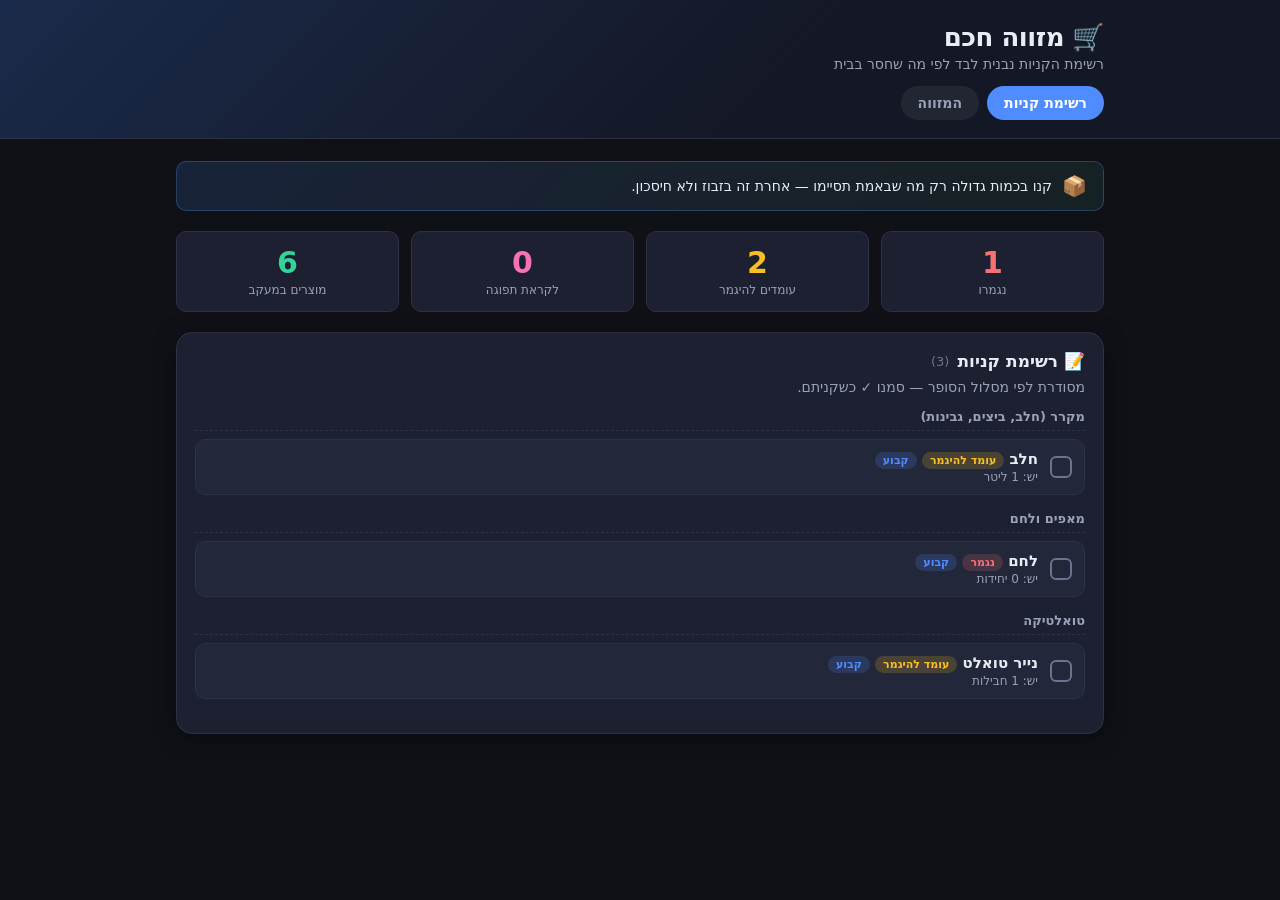
==== index.html @ b972f221 "feat: Smart Pantry MVP — inventory-aware shopping list with predictions Local-first (localStorage) a" ====
<!DOCTYPE html>
<html lang="he" dir="rtl">
<head>
  <meta charset="UTF-8" />
  <meta name="viewport" content="width=device-width, initial-scale=1.0" />
  <title>מזווה חכם — רשימת קניות</title>
  <link rel="stylesheet" href="shared-theme.css" />
</head>
<body>
  <header class="page-hero">
    <div class="wrap">
      <h1>🛒 מזווה חכם</h1>
      <p>רשימת הקניות נבנית לבד לפי מה שחסר בבית</p>
      <nav class="nav">
        <a href="index.html" class="active">רשימת קניות</a>
        <a href="pantry.html">המזווה</a>
      </nav>
    </div>
  </header>

  <main class="wrap">
    <div id="tip" class="tip"></div>

    <div class="kpis" id="kpis"></div>

    <div class="card">
      <h2>📝 רשימת קניות <span class="count" id="listCount"></span></h2>
      <p class="muted" style="margin:-6px 0 14px">מסודרת לפי מסלול הסופר — סמנו ✓ כשקניתם.</p>
      <div id="list"></div>
    </div>

    <div class="card" id="promoCard" style="display:none">
      <h2>🏷️ מבצעים על מה שצריך</h2>
      <div id="promos"></div>
    </div>
  </main>

  <div id="toast" class="toast"></div>

  <script src="app.js"></script>
  <script>
    const $ = (s) => document.querySelector(s);
    let toastTimer;
    function toast(msg) {
      const t = $('#toast');
      t.textContent = msg; t.classList.add('show');
      clearTimeout(toastTimer);
      toastTimer = setTimeout(() => t.classList.remove('show'), 1800);
    }

    function statusBadge(it) {
      const s = SP.status(it);
      if (s === 'out') return '<span class="badge out">נגמר</span>';
      if (s === 'low') return '<span class="badge low">עומד להיגמר</span>';
      return '';
    }

    function predictBadge(it) {
      const d = SP.predictedDaysLeft(it);
      if (d == null) return '';
      if (d <= 0) return '<span class="badge predict">צפוי שנגמר</span>';
      if (d <= 7) return `<span class="badge predict">צפוי להיגמר בעוד ~${d} ימים</span>`;
      return '';
    }

    function expiryBadge(it) {
      if (!SP.isExpiringSoon(it)) return '';
      const d = SP.daysToExpiry(it);
      const txt = d <= 0 ? 'פג תוקף' : `תפוגה בעוד ${d} ימים`;
      return `<span class="badge expiry">⏳ ${txt}</span>`;
    }

    function render() {
      const s = SP.summary();

      // KPIs
      $('#kpis').innerHTML = `
        <div class="kpi out"><div class="num">${s.out}</div><div class="lbl">נגמרו</div></div>
        <div class="kpi low"><div class="num">${s.low}</div><div class="lbl">עומדים להיגמר</div></div>
        <div class="kpi exp"><div class="num">${s.expiring}</div><div class="lbl">לקראת תפוגה</div></div>
        <div class="kpi ok"><div class="num">${s.total}</div><div class="lbl">מוצרים במעקב</div></div>`;

      // Tip
      const tip = SP.contextualTip();
      $('#tip').innerHTML = `<span class="emoji">${tip.emoji}</span><span>${tip.text}</span>`;

      // Shopping list grouped by store route
      const groups = SP.shoppingList();
      $('#listCount').textContent = s.neededCount ? `(${s.neededCount})` : '';
      if (!groups.length) {
        $('#list').innerHTML = '<div class="empty">הכול מלא 🎉 אין מה לקנות כרגע.</div>';
      } else {
        $('#list').innerHTML = groups.map((g) => `
          <div class="cat-group">
            <div class="cat-title">${g.category}</div>
            ${g.items.map((it) => `
              <div class="item-row">
                <button class="check" title="קניתי" data-buy="${it.id}"></button>
                <div class="item-main">
                  <div class="item-name">${escapeHtml(it.name)}
                    ${statusBadge(it)} ${it.isStaple ? '<span class="badge staple">קבוע</span>' : ''}
                    ${it.promo ? '<span class="badge promo">במבצע</span>' : ''}
                  </div>
                  <div class="item-meta">
                    <span>יש: ${fmtQty(it)}</span>
                    ${expiryBadge(it)} ${predictBadge(it)}
                  </div>
                </div>
              </div>`).join('')}
          </div>`).join('');
      }

      // Promos on needed items
      const promoItems = SP.getItems().filter((i) => i.promo && SP.isNeeded(i));
      if (promoItems.length) {
        $('#promoCard').style.display = '';
        $('#promos').innerHTML = promoItems.map((it) => `
          <div class="item-row">
            <div class="item-main">
              <div class="item-name">${escapeHtml(it.name)} <span class="badge promo">במבצע</span></div>
              <div class="item-meta">${it.lastPrice != null ? '₪' + it.lastPrice : ''}</div>
            </div>
          </div>`).join('');
      } else {
        $('#promoCard').style.display = 'none';
      }
    }

    function fmtQty(it) {
      return `${it.currentQty} ${it.unit}`;
    }
    function escapeHtml(s) {
      return String(s).replace(/[&<>"]/g, (c) => ({ '&': '&amp;', '<': '&lt;', '>': '&gt;', '"': '&quot;' }[c]));
    }

    document.addEventListener('click', (e) => {
      const buy = e.target.closest('[data-buy]');
      if (buy) {
        const it = SP.getItem(buy.dataset.buy);
        SP.markPurchased(buy.dataset.buy);
        toast(`✓ ${it ? it.name : 'מוצר'} סומן כנקנה`);
      }
    });

    SP.load();
    SP.onChange(render);
    render();
  </script>
  <script type="module" src="firebase-sync.js"></script>
</body>
</html>
---- shared-theme.css ----
/* ===== Smart Pantry — Shared Theme (RTL Hebrew) ===== */
:root {
  --bg: #0f1117;
  --bg-soft: #171a23;
  --card: #1c2030;
  --card-2: #222739;
  --border: #2c3145;
  --text: #e9ecf5;
  --text-dim: #9aa2b8;
  --text-faint: #6b7390;
  --accent: #4f8cff;
  --accent-2: #6ee7b7;
  --ok: #34d399;
  --low: #fbbf24;
  --out: #f87171;
  --promo: #f472b6;
  --shadow: 0 6px 24px rgba(0, 0, 0, 0.35);
  --radius: 16px;
  --radius-sm: 10px;
}

* { box-sizing: border-box; }

html, body {
  margin: 0;
  padding: 0;
  background: var(--bg);
  color: var(--text);
  font-family: "Segoe UI", "Heebo", system-ui, -apple-system, sans-serif;
  direction: rtl;
}

a { color: var(--accent); text-decoration: none; }

/* ---- Layout ---- */
.wrap { max-width: 960px; margin: 0 auto; padding: 0 16px 64px; }

.page-hero {
  background: linear-gradient(135deg, #1a2a4a 0%, #141826 60%);
  border-bottom: 1px solid var(--border);
  padding: 22px 0 18px;
  margin-bottom: 22px;
}
.page-hero .wrap { padding-bottom: 0; }
.page-hero h1 { margin: 0 0 4px; font-size: 26px; letter-spacing: -0.5px; }
.page-hero p { margin: 0; color: var(--text-dim); font-size: 14px; }

/* ---- Nav ---- */
.nav { display: flex; gap: 8px; margin-top: 14px; flex-wrap: wrap; }
.nav a {
  padding: 8px 16px; border-radius: 999px; font-size: 14px; font-weight: 600;
  background: rgba(255, 255, 255, 0.06); color: var(--text-dim);
  border: 1px solid transparent; transition: all .15s;
}
.nav a:hover { background: rgba(255, 255, 255, 0.1); color: var(--text); }
.nav a.active { background: var(--accent); color: #fff; }

/* ---- Cards ---- */
.card {
  background: var(--card); border: 1px solid var(--border);
  border-radius: var(--radius); padding: 18px; box-shadow: var(--shadow);
  margin-bottom: 18px;
}
.card h2 { margin: 0 0 14px; font-size: 17px; display: flex; align-items: center; gap: 8px; }
.card h2 .count { font-size: 13px; color: var(--text-faint); font-weight: 500; }

/* ---- KPI row ---- */
.kpis { display: grid; grid-template-columns: repeat(auto-fit, minmax(130px, 1fr)); gap: 12px; margin-bottom: 20px; }
.kpi {
  background: var(--card); border: 1px solid var(--border); border-radius: var(--radius-sm);
  padding: 14px 16px; text-align: center;
}
.kpi .num { font-size: 30px; font-weight: 700; line-height: 1.1; }
.kpi .lbl { font-size: 12px; color: var(--text-dim); margin-top: 4px; }
.kpi.out .num { color: var(--out); }
.kpi.low .num { color: var(--low); }
.kpi.exp .num { color: var(--promo); }
.kpi.ok .num { color: var(--ok); }

/* ---- Tip banner ---- */
.tip {
  background: linear-gradient(135deg, rgba(79, 140, 255, 0.15), rgba(110, 231, 183, 0.08));
  border: 1px solid rgba(79, 140, 255, 0.3); border-radius: var(--radius-sm);
  padding: 12px 16px; font-size: 14px; color: var(--text); margin-bottom: 20px;
  display: flex; gap: 10px; align-items: center;
}
.tip .emoji { font-size: 20px; }

/* ---- List items ---- */
.cat-group { margin-bottom: 16px; }
.cat-title {
  font-size: 13px; font-weight: 700; color: var(--text-dim);
  margin: 0 0 8px; padding-bottom: 6px; border-bottom: 1px dashed var(--border);
  display: flex; align-items: center; gap: 6px;
}
.item-row {
  display: flex; align-items: center; gap: 12px; padding: 10px 12px;
  background: var(--card-2); border: 1px solid var(--border); border-radius: var(--radius-sm);
  margin-bottom: 8px; transition: background .15s;
}
.item-row:hover { background: #262b40; }
.item-row .check {
  width: 22px; height: 22px; border-radius: 6px; border: 2px solid var(--text-faint);
  cursor: pointer; flex-shrink: 0; background: transparent; transition: all .15s;
}
.item-row .check:hover { border-color: var(--ok); }
.item-main { flex: 1; min-width: 0; }
.item-name { font-size: 15px; font-weight: 600; }
.item-meta { font-size: 12px; color: var(--text-dim); margin-top: 2px; display: flex; gap: 8px; flex-wrap: wrap; }
.item-qty { font-size: 13px; color: var(--text-faint); white-space: nowrap; }

/* ---- Badges ---- */
.badge { font-size: 11px; padding: 2px 8px; border-radius: 999px; font-weight: 600; white-space: nowrap; }
.badge.out { background: rgba(248, 113, 113, 0.18); color: var(--out); }
.badge.low { background: rgba(251, 191, 36, 0.18); color: var(--low); }
.badge.staple { background: rgba(79, 140, 255, 0.18); color: var(--accent); }
.badge.expiry { background: rgba(244, 114, 182, 0.18); color: var(--promo); }
.badge.promo { background: rgba(110, 231, 183, 0.18); color: var(--accent-2); }
.badge.predict { background: rgba(154, 162, 184, 0.15); color: var(--text-dim); }

/* ---- Forms / buttons ---- */
input, select, button { font-family: inherit; }
.field { display: flex; flex-direction: column; gap: 4px; }
.field label { font-size: 12px; color: var(--text-dim); }
input[type=text], input[type=number], input[type=date], select {
  background: var(--bg-soft); border: 1px solid var(--border); color: var(--text);
  border-radius: 8px; padding: 9px 11px; font-size: 14px; width: 100%;
}
input:focus, select:focus { outline: none; border-color: var(--accent); }
.btn {
  background: var(--accent); color: #fff; border: none; border-radius: 8px;
  padding: 9px 18px; font-size: 14px; font-weight: 600; cursor: pointer; transition: filter .15s;
}
.btn:hover { filter: brightness(1.1); }
.btn.ghost { background: rgba(255, 255, 255, 0.06); color: var(--text); }
.btn.danger { background: rgba(248, 113, 113, 0.15); color: var(--out); }
.btn.sm { padding: 5px 11px; font-size: 12px; }

.row { display: flex; gap: 10px; flex-wrap: wrap; align-items: flex-end; }
.row .field { flex: 1; min-width: 120px; }

.muted { color: var(--text-dim); font-size: 14px; }
.empty { text-align: center; color: var(--text-faint); padding: 28px 0; font-size: 14px; }

/* ---- Pantry toolbar ---- */
.toolbar { display: flex; gap: 10px; flex-wrap: wrap; margin-bottom: 16px; align-items: center; }
.toolbar input[type=text] { max-width: 240px; }
.chip-toggle {
  padding: 7px 14px; border-radius: 999px; font-size: 13px; cursor: pointer;
  background: rgba(255, 255, 255, 0.06); border: 1px solid var(--border); color: var(--text-dim);
}
.chip-toggle.on { background: var(--accent); color: #fff; border-color: var(--accent); }

.qty-ctrl { display: inline-flex; align-items: center; gap: 6px; }
.qty-ctrl button {
  width: 26px; height: 26px; border-radius: 6px; border: 1px solid var(--border);
  background: var(--card-2); color: var(--text); cursor: pointer; font-size: 16px; line-height: 1;
}
.qty-ctrl button:hover { background: #2c3147; }
.qty-ctrl .val { min-width: 30px; text-align: center; font-weight: 600; }

.toast {
  position: fixed; bottom: 20px; left: 50%; transform: translateX(-50%);
  background: var(--card-2); border: 1px solid var(--border); color: var(--text);
  padding: 12px 22px; border-radius: 999px; box-shadow: var(--shadow);
  font-size: 14px; opacity: 0; pointer-events: none; transition: opacity .25s; z-index: 50;
}
.toast.show { opacity: 1; }

@media (max-width: 560px) {
  .page-hero h1 { font-size: 22px; }
  .item-meta { font-size: 11px; }
}
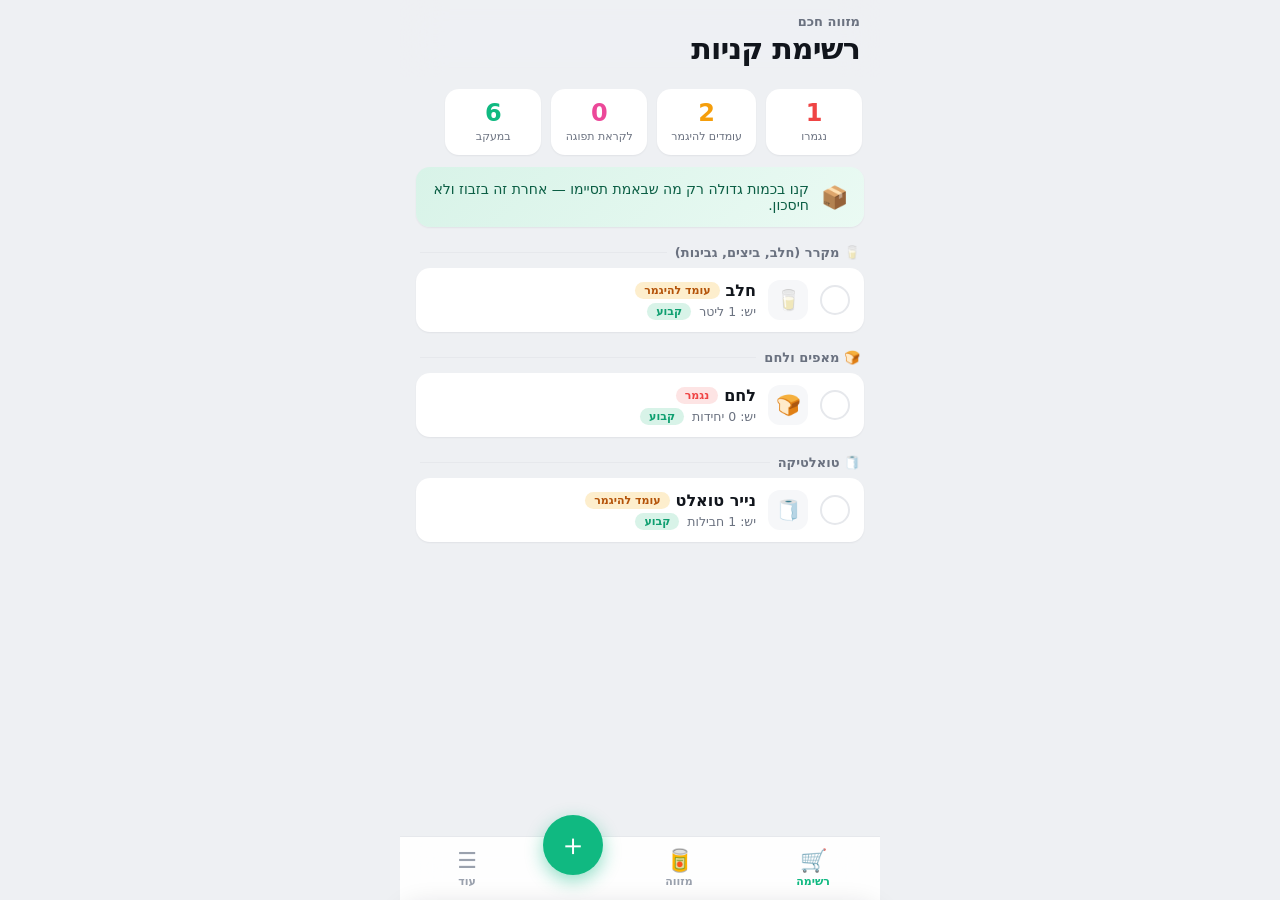
==== commit 486231ac: "feat: redesign as installable PWA with native mobile UI - Single-page app (index.html) with bottom t" ====
--- a/index.html
+++ b/index.html
@@ -2,150 +2,48 @@
 <html lang="he" dir="rtl">
 <head>
   <meta charset="UTF-8" />
-  <meta name="viewport" content="width=device-width, initial-scale=1.0" />
-  <title>מזווה חכם — רשימת קניות</title>
-  <link rel="stylesheet" href="shared-theme.css" />
+  <meta name="viewport" content="width=device-width, initial-scale=1.0, viewport-fit=cover, maximum-scale=1" />
+  <meta name="theme-color" content="#eef0f3" />
+  <meta name="apple-mobile-web-app-capable" content="yes" />
+  <meta name="apple-mobile-web-app-status-bar-style" content="default" />
+  <meta name="apple-mobile-web-app-title" content="מזווה חכם" />
+  <link rel="manifest" href="manifest.webmanifest" />
+  <link rel="apple-touch-icon" href="icon.svg" />
+  <title>מזווה חכם</title>
+  <link rel="stylesheet" href="styles.css" />
 </head>
 <body>
-  <header class="page-hero">
-    <div class="wrap">
-      <h1>🛒 מזווה חכם</h1>
-      <p>רשימת הקניות נבנית לבד לפי מה שחסר בבית</p>
-      <nav class="nav">
-        <a href="index.html" class="active">רשימת קניות</a>
-        <a href="pantry.html">המזווה</a>
-      </nav>
-    </div>
-  </header>
+  <div class="app">
+    <header class="app-header" id="header">
+      <div class="eyebrow" id="eyebrow">מזווה חכם</div>
+      <h1 id="title">רשימת קניות</h1>
+    </header>
 
-  <main class="wrap">
-    <div id="tip" class="tip"></div>
+    <main class="content" id="content">
+      <section class="view" id="view-list"></section>
+      <section class="view" id="view-pantry" hidden></section>
+      <section class="view" id="view-menu" hidden></section>
+    </main>
 
-    <div class="kpis" id="kpis"></div>
+    <nav class="tabbar">
+      <button class="tab active" data-tab="list"><span class="ico">🛒</span>רשימה</button>
+      <button class="tab" data-tab="pantry"><span class="ico">🥫</span>מזווה</button>
+      <div class="fab-slot"><button class="fab" id="fab" aria-label="הוסף מוצר">＋</button></div>
+      <button class="tab" data-tab="menu"><span class="ico">☰</span>עוד</button>
+    </nav>
+  </div>
 
-    <div class="card">
-      <h2>📝 רשימת קניות <span class="count" id="listCount"></span></h2>
-      <p class="muted" style="margin:-6px 0 14px">מסודרת לפי מסלול הסופר — סמנו ✓ כשקניתם.</p>
-      <div id="list"></div>
-    </div>
-
-    <div class="card" id="promoCard" style="display:none">
-      <h2>🏷️ מבצעים על מה שצריך</h2>
-      <div id="promos"></div>
-    </div>
-  </main>
-
-  <div id="toast" class="toast"></div>
+  <div class="sheet-backdrop" id="backdrop"></div>
+  <div class="sheet" id="sheet"></div>
+  <div class="toast" id="toast"></div>
 
   <script src="app.js"></script>
+  <script src="ui.js"></script>
+  <script type="module" src="firebase-sync.js"></script>
   <script>
-    const $ = (s) => document.querySelector(s);
-    let toastTimer;
-    function toast(msg) {
-      const t = $('#toast');
-      t.textContent = msg; t.classList.add('show');
-      clearTimeout(toastTimer);
-      toastTimer = setTimeout(() => t.classList.remove('show'), 1800);
+    if ('serviceWorker' in navigator) {
+      window.addEventListener('load', () => navigator.serviceWorker.register('sw.js').catch(() => {}));
     }
-
-    function statusBadge(it) {
-      const s = SP.status(it);
-      if (s === 'out') return '<span class="badge out">נגמר</span>';
-      if (s === 'low') return '<span class="badge low">עומד להיגמר</span>';
-      return '';
-    }
-
-    function predictBadge(it) {
-      const d = SP.predictedDaysLeft(it);
-      if (d == null) return '';
-      if (d <= 0) return '<span class="badge predict">צפוי שנגמר</span>';
-      if (d <= 7) return `<span class="badge predict">צפוי להיגמר בעוד ~${d} ימים</span>`;
-      return '';
-    }
-
-    function expiryBadge(it) {
-      if (!SP.isExpiringSoon(it)) return '';
-      const d = SP.daysToExpiry(it);
-      const txt = d <= 0 ? 'פג תוקף' : `תפוגה בעוד ${d} ימים`;
-      return `<span class="badge expiry">⏳ ${txt}</span>`;
-    }
-
-    function render() {
-      const s = SP.summary();
-
-      // KPIs
-      $('#kpis').innerHTML = `
-        <div class="kpi out"><div class="num">${s.out}</div><div class="lbl">נגמרו</div></div>
-        <div class="kpi low"><div class="num">${s.low}</div><div class="lbl">עומדים להיגמר</div></div>
-        <div class="kpi exp"><div class="num">${s.expiring}</div><div class="lbl">לקראת תפוגה</div></div>
-        <div class="kpi ok"><div class="num">${s.total}</div><div class="lbl">מוצרים במעקב</div></div>`;
-
-      // Tip
-      const tip = SP.contextualTip();
-      $('#tip').innerHTML = `<span class="emoji">${tip.emoji}</span><span>${tip.text}</span>`;
-
-      // Shopping list grouped by store route
-      const groups = SP.shoppingList();
-      $('#listCount').textContent = s.neededCount ? `(${s.neededCount})` : '';
-      if (!groups.length) {
-        $('#list').innerHTML = '<div class="empty">הכול מלא 🎉 אין מה לקנות כרגע.</div>';
-      } else {
-        $('#list').innerHTML = groups.map((g) => `
-          <div class="cat-group">
-            <div class="cat-title">${g.category}</div>
-            ${g.items.map((it) => `
-              <div class="item-row">
-                <button class="check" title="קניתי" data-buy="${it.id}"></button>
-                <div class="item-main">
-                  <div class="item-name">${escapeHtml(it.name)}
-                    ${statusBadge(it)} ${it.isStaple ? '<span class="badge staple">קבוע</span>' : ''}
-                    ${it.promo ? '<span class="badge promo">במבצע</span>' : ''}
-                  </div>
-                  <div class="item-meta">
-                    <span>יש: ${fmtQty(it)}</span>
-                    ${expiryBadge(it)} ${predictBadge(it)}
-                  </div>
-                </div>
-              </div>`).join('')}
-          </div>`).join('');
-      }
-
-      // Promos on needed items
-      const promoItems = SP.getItems().filter((i) => i.promo && SP.isNeeded(i));
-      if (promoItems.length) {
-        $('#promoCard').style.display = '';
-        $('#promos').innerHTML = promoItems.map((it) => `
-          <div class="item-row">
-            <div class="item-main">
-              <div class="item-name">${escapeHtml(it.name)} <span class="badge promo">במבצע</span></div>
-              <div class="item-meta">${it.lastPrice != null ? '₪' + it.lastPrice : ''}</div>
-            </div>
-          </div>`).join('');
-      } else {
-        $('#promoCard').style.display = 'none';
-      }
-    }
-
-    function fmtQty(it) {
-      return `${it.currentQty} ${it.unit}`;
-    }
-    function escapeHtml(s) {
-      return String(s).replace(/[&<>"]/g, (c) => ({ '&': '&amp;', '<': '&lt;', '>': '&gt;', '"': '&quot;' }[c]));
-    }
-
-    document.addEventListener('click', (e) => {
-      const buy = e.target.closest('[data-buy]');
-      if (buy) {
-        const it = SP.getItem(buy.dataset.buy);
-        SP.markPurchased(buy.dataset.buy);
-        toast(`✓ ${it ? it.name : 'מוצר'} סומן כנקנה`);
-      }
-    });
-
-    SP.load();
-    SP.onChange(render);
-    render();
   </script>
-  <script type="module" src="firebase-sync.js"></script>
 </body>
 </html>
--- a/styles.css
+++ b/styles.css
@@ -0,0 +1,259 @@
+/* ===== Smart Pantry — native-style mobile app theme (light, RTL) ===== */
+:root {
+  --bg: #eef0f3;
+  --surface: #ffffff;
+  --surface-2: #f6f7f9;
+  --border: #e6e8ec;
+  --text: #11151c;
+  --text-dim: #6b7280;
+  --text-faint: #9aa1ad;
+
+  --accent: #10b981;          /* single accent — fresh emerald */
+  --accent-press: #0e9f70;
+  --accent-soft: #d8f3e8;
+
+  --out: #ef4444;  --out-soft: #fde4e4;
+  --low: #f59e0b;  --low-soft: #fdeecd;
+  --ok: #10b981;
+  --expiry: #ec4899; --expiry-soft: #fbe0ee;
+  --promo: #14b8a6; --promo-soft: #d3f3ee;
+
+  --shadow-sm: 0 1px 2px rgba(16, 24, 40, 0.06);
+  --shadow: 0 2px 12px rgba(16, 24, 40, 0.08);
+  --shadow-lg: 0 8px 28px rgba(16, 24, 40, 0.16);
+
+  --r-lg: 20px; --r-md: 14px; --r-sm: 10px;
+  --tabbar-h: 64px;
+  --safe-b: env(safe-area-inset-bottom, 0px);
+}
+
+* { box-sizing: border-box; -webkit-tap-highlight-color: transparent; }
+html, body { margin: 0; padding: 0; height: 100%; }
+body {
+  background: var(--bg);
+  color: var(--text);
+  font-family: -apple-system, "SF Pro Text", "Segoe UI", "Heebo", system-ui, sans-serif;
+  direction: rtl;
+  overscroll-behavior-y: none;
+}
+button, input, select { font-family: inherit; }
+a { color: var(--accent); text-decoration: none; }
+
+/* ---- App shell: phone-sized frame, centered on desktop ---- */
+.app {
+  max-width: 480px;
+  margin: 0 auto;
+  min-height: 100%;
+  background: var(--bg);
+  position: relative;
+  display: flex;
+  flex-direction: column;
+}
+
+/* ---- Header (iOS large-title style) ---- */
+.app-header {
+  position: sticky; top: 0; z-index: 20;
+  background: rgba(238, 240, 243, 0.82);
+  backdrop-filter: saturate(180%) blur(20px);
+  -webkit-backdrop-filter: saturate(180%) blur(20px);
+  padding: 14px 20px 10px;
+  border-bottom: 1px solid transparent;
+  transition: border-color .2s;
+}
+.app-header.scrolled { border-color: var(--border); }
+.app-header .eyebrow { font-size: 13px; color: var(--text-dim); font-weight: 600; }
+.app-header h1 { margin: 2px 0 0; font-size: 30px; font-weight: 800; letter-spacing: -0.8px; }
+
+/* ---- Scroll area ---- */
+.content {
+  flex: 1;
+  padding: 8px 16px calc(var(--tabbar-h) + var(--safe-b) + 24px);
+  overflow-y: auto;
+}
+.view { animation: fade .22s ease; }
+@keyframes fade { from { opacity: 0; transform: translateY(6px); } to { opacity: 1; transform: none; } }
+[hidden] { display: none !important; }
+
+/* ---- KPI chips row ---- */
+.kpis { display: flex; gap: 10px; overflow-x: auto; padding: 4px 2px 12px; scrollbar-width: none; }
+.kpis::-webkit-scrollbar { display: none; }
+.kpi {
+  flex: 0 0 auto; min-width: 96px; background: var(--surface); border-radius: var(--r-md);
+  padding: 12px 14px; box-shadow: var(--shadow-sm); text-align: center;
+}
+.kpi .num { font-size: 24px; font-weight: 800; line-height: 1; }
+.kpi .lbl { font-size: 11px; color: var(--text-dim); margin-top: 5px; }
+.kpi.out .num { color: var(--out); }
+.kpi.low .num { color: var(--low); }
+.kpi.exp .num { color: var(--expiry); }
+.kpi.ok .num { color: var(--accent); }
+
+/* ---- Tip card ---- */
+.tip {
+  background: linear-gradient(135deg, var(--accent-soft), #eafaf3);
+  border-radius: var(--r-md); padding: 14px 16px; margin-bottom: 16px;
+  display: flex; gap: 12px; align-items: center; font-size: 14px; color: #0b5e44;
+  box-shadow: var(--shadow-sm);
+}
+.tip .emoji { font-size: 22px; }
+
+/* ---- Section header ---- */
+.section-title {
+  font-size: 13px; font-weight: 700; color: var(--text-dim);
+  margin: 18px 4px 8px; display: flex; align-items: center; gap: 8px;
+}
+.section-title .line { flex: 1; height: 1px; background: var(--border); }
+
+/* ---- Item card ---- */
+.items { display: flex; flex-direction: column; gap: 10px; }
+.item {
+  background: var(--surface); border-radius: var(--r-md); padding: 12px 14px;
+  box-shadow: var(--shadow-sm); display: flex; align-items: center; gap: 12px;
+  transition: transform .12s, box-shadow .12s;
+}
+.item:active { transform: scale(0.99); }
+.item .emoji-badge {
+  width: 40px; height: 40px; border-radius: 12px; background: var(--surface-2);
+  display: grid; place-items: center; font-size: 20px; flex-shrink: 0;
+}
+.item-main { flex: 1; min-width: 0; }
+.item-name { font-size: 16px; font-weight: 700; display: flex; align-items: center; gap: 6px; flex-wrap: wrap; }
+.item-sub { font-size: 12.5px; color: var(--text-dim); margin-top: 3px; display: flex; gap: 8px; flex-wrap: wrap; align-items: center; }
+
+/* check button (shopping list) */
+.check {
+  width: 30px; height: 30px; border-radius: 50%; border: 2px solid var(--border);
+  background: var(--surface); cursor: pointer; flex-shrink: 0; position: relative;
+  transition: all .15s;
+}
+.check:active { transform: scale(0.9); }
+.check.done { background: var(--accent); border-color: var(--accent); }
+.check.done::after { content: "✓"; color: #fff; position: absolute; inset: 0; display: grid; place-items: center; font-size: 16px; font-weight: 700; }
+
+/* ---- Badges ---- */
+.badge { font-size: 11px; padding: 2px 9px; border-radius: 999px; font-weight: 700; white-space: nowrap; }
+.badge.out { background: var(--out-soft); color: var(--out); }
+.badge.low { background: var(--low-soft); color: #b45309; }
+.badge.staple { background: var(--accent-soft); color: var(--accent-press); }
+.badge.expiry { background: var(--expiry-soft); color: var(--expiry); }
+.badge.promo { background: var(--promo-soft); color: #0f766e; }
+.badge.predict { background: var(--surface-2); color: var(--text-dim); }
+
+/* ---- Quantity stepper ---- */
+.stepper { display: inline-flex; align-items: center; gap: 0; background: var(--surface-2); border-radius: 999px; padding: 3px; }
+.stepper button {
+  width: 30px; height: 30px; border-radius: 50%; border: none; background: var(--surface);
+  color: var(--text); font-size: 18px; cursor: pointer; box-shadow: var(--shadow-sm); line-height: 1;
+}
+.stepper button:active { transform: scale(0.92); }
+.stepper .val { min-width: 34px; text-align: center; font-weight: 700; font-size: 15px; }
+
+/* ---- Buttons ---- */
+.btn {
+  background: var(--accent); color: #fff; border: none; border-radius: var(--r-sm);
+  padding: 13px 18px; font-size: 16px; font-weight: 700; cursor: pointer; width: 100%;
+  transition: background .15s, transform .1s;
+}
+.btn:active { transform: scale(0.98); background: var(--accent-press); }
+.btn.ghost { background: var(--surface-2); color: var(--text); }
+.btn.danger { background: var(--out-soft); color: var(--out); }
+.btn.sm { width: auto; padding: 8px 14px; font-size: 14px; }
+
+/* ---- Empty state ---- */
+.empty { text-align: center; color: var(--text-faint); padding: 48px 20px; }
+.empty .big { font-size: 48px; margin-bottom: 8px; }
+.empty .t { font-size: 16px; font-weight: 600; color: var(--text-dim); }
+
+/* ---- Toolbar (pantry) ---- */
+.search {
+  width: 100%; background: var(--surface); border: 1px solid var(--border); border-radius: 999px;
+  padding: 11px 16px; font-size: 15px; margin-bottom: 10px;
+}
+.search:focus { outline: none; border-color: var(--accent); }
+.filters { display: flex; gap: 8px; overflow-x: auto; padding-bottom: 8px; scrollbar-width: none; }
+.filters::-webkit-scrollbar { display: none; }
+.chip {
+  flex: 0 0 auto; padding: 7px 14px; border-radius: 999px; font-size: 13px; font-weight: 600;
+  background: var(--surface); border: 1px solid var(--border); color: var(--text-dim); cursor: pointer;
+}
+.chip.on { background: var(--accent); color: #fff; border-color: var(--accent); }
+
+/* ---- Bottom tab bar with center FAB ---- */
+.tabbar {
+  position: fixed; bottom: 0; left: 50%; transform: translateX(-50%);
+  width: 100%; max-width: 480px; height: calc(var(--tabbar-h) + var(--safe-b));
+  padding-bottom: var(--safe-b);
+  background: rgba(255, 255, 255, 0.9);
+  backdrop-filter: saturate(180%) blur(20px);
+  -webkit-backdrop-filter: saturate(180%) blur(20px);
+  border-top: 1px solid var(--border);
+  display: flex; align-items: stretch; z-index: 30;
+}
+.tab {
+  flex: 1; display: flex; flex-direction: column; align-items: center; justify-content: center;
+  gap: 3px; background: none; border: none; cursor: pointer; color: var(--text-faint); font-size: 11px;
+  font-weight: 600;
+}
+.tab .ico { font-size: 22px; line-height: 1; }
+.tab.active { color: var(--accent); }
+.fab-slot { flex: 0 0 78px; position: relative; }
+.fab {
+  position: absolute; top: -22px; left: 50%; transform: translateX(-50%);
+  width: 60px; height: 60px; border-radius: 50%; border: none; cursor: pointer;
+  background: var(--accent); color: #fff; font-size: 30px; line-height: 1;
+  box-shadow: 0 6px 18px rgba(16, 185, 129, 0.45); display: grid; place-items: center;
+  transition: transform .12s;
+}
+.fab:active { transform: translateX(-50%) scale(0.92); }
+
+/* ---- Bottom sheet (add / edit) ---- */
+.sheet-backdrop {
+  position: fixed; inset: 0; background: rgba(0, 0, 0, 0.4); z-index: 40;
+  opacity: 0; pointer-events: none; transition: opacity .25s;
+}
+.sheet-backdrop.open { opacity: 1; pointer-events: auto; }
+.sheet {
+  position: fixed; bottom: 0; left: 50%; transform: translateX(-50%) translateY(100%);
+  width: 100%; max-width: 480px; background: var(--surface);
+  border-radius: 22px 22px 0 0; z-index: 41; padding: 8px 20px calc(24px + var(--safe-b));
+  max-height: 90vh; overflow-y: auto; transition: transform .3s cubic-bezier(.32,.72,0,1);
+  box-shadow: var(--shadow-lg);
+}
+.sheet.open { transform: translateX(-50%) translateY(0); }
+.sheet .grabber { width: 40px; height: 5px; border-radius: 999px; background: var(--border); margin: 8px auto 14px; }
+.sheet h2 { margin: 0 0 16px; font-size: 22px; font-weight: 800; }
+
+/* ---- Form fields ---- */
+.field { margin-bottom: 14px; }
+.field label { display: block; font-size: 13px; color: var(--text-dim); margin-bottom: 6px; font-weight: 600; }
+.field input[type=text], .field input[type=number], .field input[type=date], .field select {
+  width: 100%; background: var(--surface-2); border: 1px solid var(--border); color: var(--text);
+  border-radius: var(--r-sm); padding: 13px 14px; font-size: 16px;
+}
+.field input:focus, .field select:focus { outline: none; border-color: var(--accent); background: var(--surface); }
+.field-row { display: flex; gap: 12px; }
+.field-row .field { flex: 1; }
+.switch-row { display: flex; align-items: center; justify-content: space-between; padding: 10px 0; }
+.switch-row span { font-size: 15px; font-weight: 600; }
+.switch input { width: 20px; height: 20px; accent-color: var(--accent); }
+
+/* ---- Toast ---- */
+.toast {
+  position: fixed; bottom: calc(var(--tabbar-h) + var(--safe-b) + 16px); left: 50%;
+  transform: translateX(-50%) translateY(10px);
+  background: #11151c; color: #fff; padding: 11px 20px; border-radius: 999px;
+  font-size: 14px; font-weight: 600; opacity: 0; pointer-events: none; transition: all .25s; z-index: 50;
+  box-shadow: var(--shadow-lg);
+}
+.toast.show { opacity: 1; transform: translateX(-50%) translateY(0); }
+
+/* ---- Install hint ---- */
+.install-hint {
+  background: var(--surface); border-radius: var(--r-md); padding: 14px 16px; margin-bottom: 14px;
+  box-shadow: var(--shadow-sm); display: flex; gap: 12px; align-items: center; font-size: 13.5px; color: var(--text-dim);
+}
+.menu-item {
+  background: var(--surface); border-radius: var(--r-md); padding: 16px; margin-bottom: 10px;
+  box-shadow: var(--shadow-sm); font-size: 15px;
+}
+.menu-item .h { font-weight: 700; margin-bottom: 4px; }
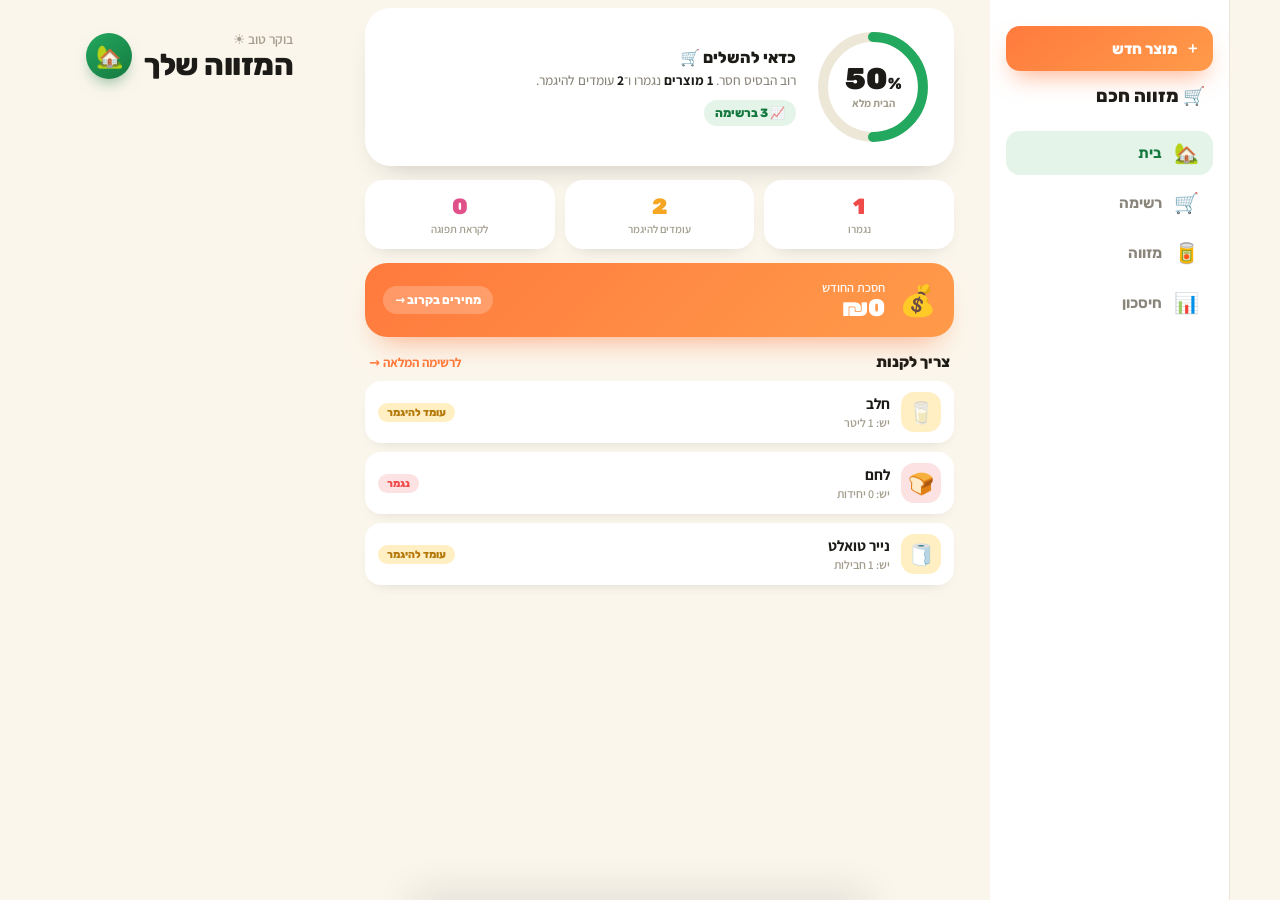
==== commit e9334357: "Premium warm redesign: home, insights, shopping mode, desktop & landing Implements the "Claude Desig" ====
--- a/index.html
+++ b/index.html
@@ -2,36 +2,49 @@
 <html lang="he" dir="rtl">
 <head>
   <meta charset="UTF-8" />
-  <meta name="viewport" content="width=device-width, initial-scale=1.0, viewport-fit=cover, maximum-scale=1" />
-  <meta name="theme-color" content="#eef0f3" />
+  <meta name="viewport" content="width=device-width, initial-scale=1, viewport-fit=cover" />
+  <meta name="theme-color" content="#FBF6EC" />
   <meta name="apple-mobile-web-app-capable" content="yes" />
   <meta name="apple-mobile-web-app-status-bar-style" content="default" />
   <meta name="apple-mobile-web-app-title" content="מזווה חכם" />
   <link rel="manifest" href="manifest.webmanifest" />
   <link rel="apple-touch-icon" href="icon.svg" />
   <title>מזווה חכם</title>
+  <link rel="preconnect" href="https://fonts.googleapis.com" />
+  <link rel="preconnect" href="https://fonts.gstatic.com" crossorigin />
+  <link href="https://fonts.googleapis.com/css2?family=Rubik:wght@400;500;600;700;800;900&family=Assistant:wght@400;500;600;700;800&display=swap" rel="stylesheet" />
   <link rel="stylesheet" href="styles.css" />
 </head>
 <body>
   <div class="app">
     <header class="app-header" id="header">
-      <div class="eyebrow" id="eyebrow">מזווה חכם</div>
-      <h1 id="title">רשימת קניות</h1>
+      <div class="header-row">
+        <div class="header-text">
+          <div class="eyebrow" id="eyebrow">מזווה חכם</div>
+          <h1 id="title">המזווה שלך</h1>
+        </div>
+        <button class="avatar" id="avatar" aria-label="הגדרות">🏡</button>
+      </div>
     </header>
 
     <main class="content" id="content">
-      <section class="view" id="view-list"></section>
+      <section class="view" id="view-home"></section>
+      <section class="view" id="view-list" hidden></section>
       <section class="view" id="view-pantry" hidden></section>
-      <section class="view" id="view-menu" hidden></section>
+      <section class="view" id="view-insights" hidden></section>
     </main>
 
     <nav class="tabbar">
-      <button class="tab active" data-tab="list"><span class="ico">🛒</span>רשימה</button>
+      <button class="tab active" data-tab="home"><span class="ico">🏡</span>בית</button>
+      <button class="tab" data-tab="list"><span class="ico">🛒</span>רשימה</button>
+      <div class="fab-slot"><button class="fab" id="fab" aria-label="הוסף מוצר">＋</button></div>
       <button class="tab" data-tab="pantry"><span class="ico">🥫</span>מזווה</button>
-      <div class="fab-slot"><button class="fab" id="fab" aria-label="הוסף מוצר">＋</button></div>
-      <button class="tab" data-tab="menu"><span class="ico">☰</span>עוד</button>
+      <button class="tab" data-tab="insights"><span class="ico">📊</span>חיסכון</button>
     </nav>
   </div>
+
+  <!-- Full-screen shopping mode (not a tab) -->
+  <div class="shopmode" id="shopmode" hidden></div>
 
   <div class="sheet-backdrop" id="backdrop"></div>
   <div class="sheet" id="sheet"></div>
--- a/styles.css
+++ b/styles.css
@@ -1,46 +1,71 @@
-/* ===== Smart Pantry — native-style mobile app theme (light, RTL) ===== */
+/* ===== Smart Pantry — premium warm native theme (light, RTL) ===== */
 :root {
-  --bg: #eef0f3;
-  --surface: #ffffff;
-  --surface-2: #f6f7f9;
-  --border: #e6e8ec;
-  --text: #11151c;
-  --text-dim: #6b7280;
-  --text-faint: #9aa1ad;
-
-  --accent: #10b981;          /* single accent — fresh emerald */
-  --accent-press: #0e9f70;
-  --accent-soft: #d8f3e8;
-
-  --out: #ef4444;  --out-soft: #fde4e4;
-  --low: #f59e0b;  --low-soft: #fdeecd;
-  --ok: #10b981;
-  --expiry: #ec4899; --expiry-soft: #fbe0ee;
-  --promo: #14b8a6; --promo-soft: #d3f3ee;
-
-  --shadow-sm: 0 1px 2px rgba(16, 24, 40, 0.06);
-  --shadow: 0 2px 12px rgba(16, 24, 40, 0.08);
-  --shadow-lg: 0 8px 28px rgba(16, 24, 40, 0.16);
-
-  --r-lg: 20px; --r-md: 14px; --r-sm: 10px;
-  --tabbar-h: 64px;
+  /* surfaces */
+  --bg: #FBF6EC;            /* warm cream app background */
+  --surface: #ffffff;       /* cards */
+  --surface-2: #F4EFE2;     /* sand — steppers, collected items, secondary */
+  --border: #ECE6D6;        /* hairlines / borders */
+
+  /* text */
+  --text: #1C1B17;          /* ink */
+  --text-dim: #8A857A;
+  --text-faint: #A39D8E;
+  --text-faint2: #BDB6A6;
+
+  /* leaf green — primary accent */
+  --accent: #23A85F;
+  --accent-deep: #15793F;
+  --accent-press: #1B8F4F;
+  --accent-soft: #E4F4E8;
+
+  /* citrus orange — playful pop */
+  --pop: #FF7A3D;
+  --pop-2: #FF9B4A;
+  --pop-soft: #FFE6D6;
+
+  /* sun yellow */
+  --sun: #FFC53D;
+  --sun-soft: #FFF3D6;
+
+  /* status */
+  --out: #EF4B4B;     --out-soft: #FCE2E2;
+  --low: #F5A623;     --low-text: #B4790A; --low-soft: #FFEFC2;
+  --expiry: #E0518A;  --expiry-soft: #FBE0EC;
+
+  /* shadows */
+  --shadow-xs: 0 6px 16px -12px rgba(28,27,23,.30);
+  --shadow-sm: 0 8px 20px -14px rgba(28,27,23,.30);
+  --shadow: 0 14px 30px -18px rgba(28,27,23,.30);
+  --shadow-lg: 0 24px 50px -20px rgba(28,27,23,.45);
+  --shadow-cta: 0 14px 26px -10px rgba(35,168,95,.55);
+  --shadow-pop: 0 12px 24px -8px rgba(255,122,61,.6);
+
+  --r-xl: 26px; --r-lg: 22px; --r-md: 16px; --r-sm: 14px;
+  --tabbar-h: 74px;
   --safe-b: env(safe-area-inset-bottom, 0px);
+
+  --font-head: 'Rubik', system-ui, sans-serif;
+  --font-body: 'Assistant', system-ui, sans-serif;
 }
 
 * { box-sizing: border-box; -webkit-tap-highlight-color: transparent; }
-html, body { margin: 0; padding: 0; height: 100%; }
+html, body { margin: 0; padding: 0; height: 100%; width: 100%; overflow-x: hidden; }
 body {
   background: var(--bg);
   color: var(--text);
-  font-family: -apple-system, "SF Pro Text", "Segoe UI", "Heebo", system-ui, sans-serif;
+  font-family: var(--font-body);
+  font-weight: 500;
   direction: rtl;
+  -webkit-font-smoothing: antialiased;
   overscroll-behavior-y: none;
 }
 button, input, select { font-family: inherit; }
-a { color: var(--accent); text-decoration: none; }
-
-/* ---- App shell: phone-sized frame, centered on desktop ---- */
+a { color: var(--pop); text-decoration: none; }
+h1, h2, h3 { font-family: var(--font-head); margin: 0; }
+
+/* ---------- app shell ---------- */
 .app {
+  width: 100%;
   max-width: 480px;
   margin: 0 auto;
   min-height: 100%;
@@ -50,210 +75,409 @@
   flex-direction: column;
 }
 
-/* ---- Header (iOS large-title style) ---- */
+/* ---------- header ---------- */
 .app-header {
   position: sticky; top: 0; z-index: 20;
-  background: rgba(238, 240, 243, 0.82);
-  backdrop-filter: saturate(180%) blur(20px);
-  -webkit-backdrop-filter: saturate(180%) blur(20px);
-  padding: 14px 20px 10px;
+  background: rgba(251, 246, 236, 0.86);
+  backdrop-filter: saturate(160%) blur(18px);
+  -webkit-backdrop-filter: saturate(160%) blur(18px);
+  padding: 14px 22px 10px;
+  transition: box-shadow .25s, border-color .25s;
   border-bottom: 1px solid transparent;
-  transition: border-color .2s;
-}
-.app-header.scrolled { border-color: var(--border); }
-.app-header .eyebrow { font-size: 13px; color: var(--text-dim); font-weight: 600; }
-.app-header h1 { margin: 2px 0 0; font-size: 30px; font-weight: 800; letter-spacing: -0.8px; }
-
-/* ---- Scroll area ---- */
-.content {
-  flex: 1;
-  padding: 8px 16px calc(var(--tabbar-h) + var(--safe-b) + 24px);
-  overflow-y: auto;
-}
-.view { animation: fade .22s ease; }
-@keyframes fade { from { opacity: 0; transform: translateY(6px); } to { opacity: 1; transform: none; } }
-[hidden] { display: none !important; }
-
-/* ---- KPI chips row ---- */
-.kpis { display: flex; gap: 10px; overflow-x: auto; padding: 4px 2px 12px; scrollbar-width: none; }
-.kpis::-webkit-scrollbar { display: none; }
-.kpi {
-  flex: 0 0 auto; min-width: 96px; background: var(--surface); border-radius: var(--r-md);
-  padding: 12px 14px; box-shadow: var(--shadow-sm); text-align: center;
-}
-.kpi .num { font-size: 24px; font-weight: 800; line-height: 1; }
-.kpi .lbl { font-size: 11px; color: var(--text-dim); margin-top: 5px; }
-.kpi.out .num { color: var(--out); }
-.kpi.low .num { color: var(--low); }
-.kpi.exp .num { color: var(--expiry); }
-.kpi.ok .num { color: var(--accent); }
-
-/* ---- Tip card ---- */
-.tip {
-  background: linear-gradient(135deg, var(--accent-soft), #eafaf3);
-  border-radius: var(--r-md); padding: 14px 16px; margin-bottom: 16px;
-  display: flex; gap: 12px; align-items: center; font-size: 14px; color: #0b5e44;
-  box-shadow: var(--shadow-sm);
-}
-.tip .emoji { font-size: 22px; }
-
-/* ---- Section header ---- */
-.section-title {
-  font-size: 13px; font-weight: 700; color: var(--text-dim);
-  margin: 18px 4px 8px; display: flex; align-items: center; gap: 8px;
-}
+}
+.app-header.scrolled { box-shadow: 0 6px 20px -16px rgba(28,27,23,.5); border-bottom-color: var(--border); }
+.header-row { display: flex; align-items: center; justify-content: space-between; gap: 12px; }
+.eyebrow { font: 600 13.5px var(--font-body); color: var(--text-faint); }
+#title { font: 800 25px/1.1 var(--font-head); letter-spacing: -.5px; color: var(--text); margin-top: 1px; }
+.avatar {
+  width: 46px; height: 46px; flex-shrink: 0; border: none; cursor: pointer;
+  border-radius: 50%; font-size: 22px; color: #fff;
+  background: linear-gradient(145deg, var(--accent), var(--accent-deep));
+  display: grid; place-items: center;
+  box-shadow: 0 8px 16px -6px rgba(21,121,63,.55);
+}
+.avatar:active { transform: scale(.94); }
+
+/* ---------- content & views ---------- */
+.content { flex: 1; overflow-y: auto; -webkit-overflow-scrolling: touch; padding: 6px 18px calc(var(--tabbar-h) + 26px + var(--safe-b)); }
+.view { display: block; }
+.view[hidden] { display: none; }
+
+/* ---------- section titles ---------- */
+.section-title { display: flex; align-items: center; gap: 8px; margin: 18px 4px 10px; }
+.section-title > span:not(.line) { font: 800 13px var(--font-head); color: var(--text-dim); white-space: nowrap; }
 .section-title .line { flex: 1; height: 1px; background: var(--border); }
 
-/* ---- Item card ---- */
-.items { display: flex; flex-direction: column; gap: 10px; }
+/* ---------- generic item card ---------- */
+.items { display: flex; flex-direction: column; gap: 9px; }
 .item {
-  background: var(--surface); border-radius: var(--r-md); padding: 12px 14px;
-  box-shadow: var(--shadow-sm); display: flex; align-items: center; gap: 12px;
-  transition: transform .12s, box-shadow .12s;
-}
-.item:active { transform: scale(0.99); }
-.item .emoji-badge {
-  width: 40px; height: 40px; border-radius: 12px; background: var(--surface-2);
-  display: grid; place-items: center; font-size: 20px; flex-shrink: 0;
-}
+  background: var(--surface); border-radius: var(--r-md);
+  padding: 11px 13px; display: flex; align-items: center; gap: 11px;
+  box-shadow: var(--shadow-xs);
+  animation: riseIn .45s ease both;
+}
+.item.collected { opacity: .6; }
+.emoji-badge {
+  width: 40px; height: 40px; flex-shrink: 0; border-radius: 13px;
+  display: grid; place-items: center; font-size: 21px; background: var(--surface-2);
+}
+.emoji-badge.out { background: var(--out-soft); }
+.emoji-badge.low { background: var(--low-soft); }
+.emoji-badge.expiry { background: var(--expiry-soft); }
+.emoji-badge.ok { background: var(--accent-soft); }
 .item-main { flex: 1; min-width: 0; }
-.item-name { font-size: 16px; font-weight: 700; display: flex; align-items: center; gap: 6px; flex-wrap: wrap; }
-.item-sub { font-size: 12.5px; color: var(--text-dim); margin-top: 3px; display: flex; gap: 8px; flex-wrap: wrap; align-items: center; }
-
-/* check button (shopping list) */
+.item-name { font: 700 15px var(--font-body); color: var(--text); display: flex; align-items: center; gap: 6px; flex-wrap: wrap; }
+.item-sub { font: 600 12px var(--font-body); color: var(--text-faint); margin-top: 2px; display: flex; align-items: center; gap: 6px; flex-wrap: wrap; }
+.item-sub .promo-price { color: var(--pop); font-weight: 800; }
+.item.collected .item-name { text-decoration: line-through; }
+
+/* ---------- badges ---------- */
+.badge { font: 800 10.5px var(--font-head); padding: 3px 9px; border-radius: 20px; white-space: nowrap; }
+.badge.out { background: var(--out-soft); color: var(--out); }
+.badge.low { background: var(--low-soft); color: var(--low-text); }
+.badge.predict { background: var(--surface-2); color: var(--text-dim); }
+.badge.expiry { background: var(--expiry-soft); color: var(--expiry); }
+.badge.staple { background: var(--accent-soft); color: var(--accent-deep); }
+.badge.promo { background: var(--pop-soft); color: var(--pop); }
+
+/* status pill pushed to the row end */
+.status-pill { margin-inline-start: auto; }
+
+/* ---------- check button (shopping list) ---------- */
 .check {
-  width: 30px; height: 30px; border-radius: 50%; border: 2px solid var(--border);
-  background: var(--surface); cursor: pointer; flex-shrink: 0; position: relative;
-  transition: all .15s;
-}
-.check:active { transform: scale(0.9); }
+  width: 28px; height: 28px; flex-shrink: 0; border-radius: 50%;
+  border: 2px solid #DDD6C4; background: transparent; cursor: pointer; padding: 0;
+  display: grid; place-items: center; transition: background .15s, border-color .15s;
+}
+.check::after { content: '✓'; color: #fff; font-size: 15px; font-weight: 800; opacity: 0; transform: scale(.4); transition: .15s; }
 .check.done { background: var(--accent); border-color: var(--accent); }
-.check.done::after { content: "✓"; color: #fff; position: absolute; inset: 0; display: grid; place-items: center; font-size: 16px; font-weight: 700; }
-
-/* ---- Badges ---- */
-.badge { font-size: 11px; padding: 2px 9px; border-radius: 999px; font-weight: 700; white-space: nowrap; }
-.badge.out { background: var(--out-soft); color: var(--out); }
-.badge.low { background: var(--low-soft); color: #b45309; }
-.badge.staple { background: var(--accent-soft); color: var(--accent-press); }
-.badge.expiry { background: var(--expiry-soft); color: var(--expiry); }
-.badge.promo { background: var(--promo-soft); color: #0f766e; }
-.badge.predict { background: var(--surface-2); color: var(--text-dim); }
-
-/* ---- Quantity stepper ---- */
-.stepper { display: inline-flex; align-items: center; gap: 0; background: var(--surface-2); border-radius: 999px; padding: 3px; }
+.check.done::after { opacity: 1; transform: scale(1); animation: checkPop .4s ease; }
+
+/* ---------- stepper (pantry) ---------- */
+.stepper { display: flex; align-items: center; gap: 3px; background: var(--surface-2); border-radius: 20px; padding: 4px; flex-shrink: 0; }
 .stepper button {
-  width: 30px; height: 30px; border-radius: 50%; border: none; background: var(--surface);
-  color: var(--text); font-size: 18px; cursor: pointer; box-shadow: var(--shadow-sm); line-height: 1;
-}
-.stepper button:active { transform: scale(0.92); }
-.stepper .val { min-width: 34px; text-align: center; font-weight: 700; font-size: 15px; }
-
-/* ---- Buttons ---- */
-.btn {
-  background: var(--accent); color: #fff; border: none; border-radius: var(--r-sm);
-  padding: 13px 18px; font-size: 16px; font-weight: 700; cursor: pointer; width: 100%;
-  transition: background .15s, transform .1s;
-}
-.btn:active { transform: scale(0.98); background: var(--accent-press); }
-.btn.ghost { background: var(--surface-2); color: var(--text); }
-.btn.danger { background: var(--out-soft); color: var(--out); }
-.btn.sm { width: auto; padding: 8px 14px; font-size: 14px; }
-
-/* ---- Empty state ---- */
-.empty { text-align: center; color: var(--text-faint); padding: 48px 20px; }
-.empty .big { font-size: 48px; margin-bottom: 8px; }
-.empty .t { font-size: 16px; font-weight: 600; color: var(--text-dim); }
-
-/* ---- Toolbar (pantry) ---- */
+  width: 30px; height: 30px; border: none; border-radius: 50%; background: #fff; cursor: pointer;
+  font-size: 18px; line-height: 1; color: var(--text); display: grid; place-items: center;
+  box-shadow: 0 2px 5px rgba(0,0,0,.08);
+}
+.stepper button:active { transform: scale(.9); }
+.stepper .val { min-width: 26px; text-align: center; font: 800 16px var(--font-head); }
+.stepper.is-out .val { color: var(--out); }
+
+/* ---------- search & chips ---------- */
 .search {
-  width: 100%; background: var(--surface); border: 1px solid var(--border); border-radius: 999px;
-  padding: 11px 16px; font-size: 15px; margin-bottom: 10px;
+  width: 100%; background: var(--surface); border: 1px solid var(--border);
+  border-radius: var(--r-md); padding: 12px 15px; font: 600 15px var(--font-body);
+  color: var(--text); box-shadow: var(--shadow-xs); margin-top: 6px;
 }
 .search:focus { outline: none; border-color: var(--accent); }
-.filters { display: flex; gap: 8px; overflow-x: auto; padding-bottom: 8px; scrollbar-width: none; }
+.search::placeholder { color: var(--text-faint2); }
+.filters { display: flex; gap: 8px; padding: 12px 0 2px; overflow-x: auto; scrollbar-width: none; }
 .filters::-webkit-scrollbar { display: none; }
 .chip {
-  flex: 0 0 auto; padding: 7px 14px; border-radius: 999px; font-size: 13px; font-weight: 600;
-  background: var(--surface); border: 1px solid var(--border); color: var(--text-dim); cursor: pointer;
-}
-.chip.on { background: var(--accent); color: #fff; border-color: var(--accent); }
-
-/* ---- Bottom tab bar with center FAB ---- */
+  flex: 0 0 auto; background: var(--surface); border: 1px solid var(--border);
+  color: var(--text-dim); font: 700 12.5px var(--font-head); padding: 8px 14px;
+  border-radius: 20px; cursor: pointer; white-space: nowrap;
+}
+.chip.on { background: var(--accent); border-color: var(--accent); color: #fff; }
+.chip.warn.on { background: var(--pop); border-color: var(--pop); }
+
+/* ---------- buttons ---------- */
+.btn {
+  width: 100%; border: none; cursor: pointer; background: var(--accent); color: #fff;
+  font: 800 17px var(--font-head); padding: 16px; border-radius: 18px; box-shadow: var(--shadow-cta);
+  display: flex; align-items: center; justify-content: center; gap: 10px;
+}
+.btn:active { transform: translateY(1px); }
+.btn.pop { background: var(--pop); box-shadow: var(--shadow-pop); }
+.btn.dark { background: var(--text); color: #fff; box-shadow: none; }
+.btn.danger { background: var(--out-soft); color: var(--out); box-shadow: none; }
+.btn.sm { font-size: 15px; padding: 12px; }
+.btn.ghost { background: var(--surface-2); color: var(--text); box-shadow: none; }
+
+/* ---------- empty states ---------- */
+.empty { text-align: center; padding: 60px 20px; }
+.empty .big { font-size: 54px; }
+.empty .t { font: 600 15px var(--font-body); color: var(--text-dim); margin-top: 10px; }
+
+/* =====================================================================
+   HOME view
+   ===================================================================== */
+.gauge-card {
+  background: var(--surface); border-radius: var(--r-xl); padding: 20px 22px; margin-top: 8px;
+  box-shadow: var(--shadow); display: flex; align-items: center; gap: 18px;
+  animation: riseIn .6s .05s both;
+}
+.gauge { position: relative; width: 118px; height: 118px; flex-shrink: 0; }
+.gauge svg { width: 118px; height: 118px; transform: rotate(-90deg); }
+.gauge .track { fill: none; stroke: #EDE7D7; stroke-width: 22; }
+.gauge .prog {
+  fill: none; stroke: var(--accent); stroke-width: 22; stroke-linecap: round;
+  stroke-dasharray: 691; stroke-dashoffset: 691;
+  animation: gaugeFill 1.6s cubic-bezier(.2,.8,.2,1) .3s forwards;
+}
+.gauge .center { position: absolute; inset: 0; display: flex; flex-direction: column; align-items: center; justify-content: center; }
+.gauge .pct { font: 900 30px var(--font-head); color: var(--text); line-height: 1; }
+.gauge .pct small { font-size: 16px; }
+.gauge .gl { font: 700 11px var(--font-body); color: var(--text-faint); margin-top: 2px; }
+.gauge-info .title { font: 800 16px var(--font-head); color: var(--text); }
+.gauge-info .desc { font: 500 13.5px/1.45 var(--font-body); color: var(--text-dim); margin-top: 4px; }
+.gauge-info .desc b { color: var(--text); }
+.gauge-info .trend { display: inline-flex; align-items: center; gap: 6px; margin-top: 10px; background: var(--accent-soft); color: var(--accent-deep); font: 800 12px var(--font-head); padding: 6px 11px; border-radius: 20px; }
+
+.stat-chips { display: flex; gap: 10px; margin-top: 14px; animation: riseIn .6s .12s both; }
+.stat-chip { flex: 1; background: var(--surface); border-radius: 18px; padding: 13px 12px; box-shadow: var(--shadow-sm); text-align: center; }
+.stat-chip .n { font: 900 22px var(--font-head); }
+.stat-chip .n.c-out { color: var(--out); }
+.stat-chip .n.c-low { color: var(--low); }
+.stat-chip .n.c-exp { color: var(--expiry); }
+.stat-chip .t { font: 600 11px var(--font-body); color: var(--text-faint); margin-top: 2px; }
+
+.savings-banner {
+  margin-top: 14px; background: linear-gradient(135deg, var(--pop), var(--pop-2));
+  border-radius: var(--r-lg); padding: 16px 18px; display: flex; align-items: center; gap: 14px;
+  box-shadow: 0 16px 30px -16px rgba(255,122,61,.7); color: #fff; cursor: pointer;
+  animation: riseIn .6s .18s both;
+}
+.savings-banner .ic { font-size: 30px; }
+.savings-banner .lbl { font: 600 12.5px var(--font-body); opacity: .92; }
+.savings-banner .amt { font: 900 24px var(--font-head); line-height: 1.05; }
+.savings-banner .go { margin-inline-start: auto; background: rgba(255,255,255,.22); color: #fff; font: 800 12px var(--font-head); padding: 7px 12px; border-radius: 14px; white-space: nowrap; }
+
+.row-head { margin-top: 16px; display: flex; align-items: center; justify-content: space-between; padding: 0 4px; }
+.row-head .h { font: 800 15px var(--font-head); color: var(--text); }
+.row-head .link { font: 700 13px var(--font-body); color: var(--pop); cursor: pointer; }
+
+/* =====================================================================
+   LIST view
+   ===================================================================== */
+.list-sub { font: 600 13.5px var(--font-body); color: var(--text-faint); margin: 4px 4px 0; }
+.list-head { display: flex; align-items: center; justify-content: space-between; margin: 2px 4px 0; }
+.list-head .count { font: 800 13px var(--font-head); color: var(--accent-deep); background: var(--accent-soft); padding: 5px 12px; border-radius: 20px; }
+.list-cta { margin: 12px 0 2px; }
+.tip {
+  display: flex; align-items: center; gap: 10px; background: var(--sun-soft);
+  border-radius: var(--r-md); padding: 12px 14px; margin-top: 12px;
+  font: 600 13px/1.45 var(--font-body); color: #7a5c12;
+}
+.tip .emoji { font-size: 20px; }
+
+/* =====================================================================
+   INSIGHTS view
+   ===================================================================== */
+.savings-hero {
+  position: relative; background: linear-gradient(150deg, var(--accent), var(--accent-deep));
+  border-radius: var(--r-xl); padding: 22px; overflow: hidden; color: #fff; margin-top: 8px;
+  box-shadow: 0 18px 34px -18px rgba(21,121,63,.7); animation: riseIn .6s .05s both;
+}
+.savings-hero .ghost { position: absolute; right: -20px; top: -20px; font-size: 120px; opacity: .12; }
+.savings-hero .lbl { font: 600 13px var(--font-body); opacity: .9; position: relative; }
+.savings-hero .amt { font: 900 46px var(--font-head); line-height: 1; margin-top: 4px; position: relative; }
+.savings-hero .amt small { font-size: 20px; opacity: .8; }
+.savings-hero .delta { display: inline-flex; align-items: center; gap: 6px; margin-top: 12px; background: rgba(255,255,255,.18); padding: 6px 12px; border-radius: 20px; font: 800 12px var(--font-head); position: relative; }
+
+.panel { background: var(--surface); border-radius: var(--r-lg); padding: 16px 18px; margin-top: 14px; box-shadow: var(--shadow-sm); animation: riseIn .6s .12s both; }
+.panel-head { display: flex; align-items: center; justify-content: space-between; margin-bottom: 14px; }
+.panel-head .h { font: 800 14px var(--font-head); color: var(--text); }
+.panel-head .s { font: 700 12px var(--font-body); color: var(--text-faint); }
+.barchart { display: flex; align-items: flex-end; justify-content: space-between; gap: 10px; height: 90px; }
+.barchart .col { flex: 1; display: flex; flex-direction: column; align-items: center; gap: 6px; }
+.barchart .bar { width: 100%; border-radius: 8px; background: var(--accent-soft); }
+.barchart .col.now .bar { background: var(--accent); }
+.barchart .m { font: 700 10px var(--font-head); color: var(--text-faint2); }
+.barchart .col.now .m { color: var(--accent-deep); font-weight: 800; }
+
+.promo-count { font: 800 12px var(--font-head); color: #fff; background: var(--pop); padding: 3px 9px; border-radius: 14px; }
+.promo-card .price { text-align: left; margin-inline-start: auto; }
+.promo-card .now { font: 800 16px var(--font-head); color: var(--pop); }
+.promo-card .was { font: 600 11px var(--font-body); color: var(--text-faint2); text-decoration: line-through; }
+
+/* =====================================================================
+   SETTINGS sheet content (re-uses .sheet)
+   ===================================================================== */
+.menu-item { background: var(--surface-2); border-radius: var(--r-md); padding: 13px 15px; margin-bottom: 10px; }
+.menu-item .h { font: 800 15px var(--font-head); color: var(--text); }
+.menu-item .item-sub { color: var(--text-dim); margin-top: 4px; }
+.install-hint { display: flex; align-items: center; gap: 10px; background: var(--accent-soft); color: var(--accent-deep); border-radius: var(--r-md); padding: 12px 14px; margin-bottom: 10px; font: 600 13px/1.4 var(--font-body); }
+.install-hint a { color: var(--accent-deep); font-weight: 800; text-decoration: underline; }
+
+/* =====================================================================
+   TABBAR + FAB
+   ===================================================================== */
 .tabbar {
   position: fixed; bottom: 0; left: 50%; transform: translateX(-50%);
   width: 100%; max-width: 480px; height: calc(var(--tabbar-h) + var(--safe-b));
   padding-bottom: var(--safe-b);
-  background: rgba(255, 255, 255, 0.9);
-  backdrop-filter: saturate(180%) blur(20px);
-  -webkit-backdrop-filter: saturate(180%) blur(20px);
+  background: rgba(255,255,255,.94); backdrop-filter: blur(16px); -webkit-backdrop-filter: blur(16px);
   border-top: 1px solid var(--border);
-  display: flex; align-items: stretch; z-index: 30;
+  display: flex; align-items: center; z-index: 30;
 }
 .tab {
-  flex: 1; display: flex; flex-direction: column; align-items: center; justify-content: center;
-  gap: 3px; background: none; border: none; cursor: pointer; color: var(--text-faint); font-size: 11px;
-  font-weight: 600;
-}
-.tab .ico { font-size: 22px; line-height: 1; }
+  flex: 1; background: none; border: none; cursor: pointer; color: var(--text-faint2);
+  display: flex; flex-direction: column; align-items: center; gap: 2px;
+  font: 700 10px var(--font-head); padding: 0;
+}
+.tab .ico { font-size: 21px; line-height: 1; }
 .tab.active { color: var(--accent); }
-.fab-slot { flex: 0 0 78px; position: relative; }
+.fab-slot { flex: 0 0 72px; position: relative; }
 .fab {
-  position: absolute; top: -22px; left: 50%; transform: translateX(-50%);
+  position: absolute; top: -26px; left: 50%; transform: translateX(-50%);
   width: 60px; height: 60px; border-radius: 50%; border: none; cursor: pointer;
-  background: var(--accent); color: #fff; font-size: 30px; line-height: 1;
-  box-shadow: 0 6px 18px rgba(16, 185, 129, 0.45); display: grid; place-items: center;
-  transition: transform .12s;
-}
-.fab:active { transform: translateX(-50%) scale(0.92); }
-
-/* ---- Bottom sheet (add / edit) ---- */
-.sheet-backdrop {
-  position: fixed; inset: 0; background: rgba(0, 0, 0, 0.4); z-index: 40;
-  opacity: 0; pointer-events: none; transition: opacity .25s;
-}
+  background: linear-gradient(145deg, var(--pop), var(--pop-2)); color: #fff; font-size: 30px;
+  box-shadow: var(--shadow-pop); display: grid; place-items: center;
+}
+.fab:active { transform: translateX(-50%) scale(.94); }
+
+/* =====================================================================
+   SHOPPING MODE (full-screen overlay)
+   ===================================================================== */
+.shopmode {
+  position: fixed; inset: 0; z-index: 60; background: var(--accent-deep);
+  display: flex; flex-direction: column; max-width: 480px; margin: 0 auto;
+  animation: sheetUp .3s ease;
+}
+.shopmode[hidden] { display: none; }
+.sm-header { padding: calc(14px + env(safe-area-inset-top,0px)) 24px 18px; color: #fff; }
+.sm-top { display: flex; align-items: center; justify-content: space-between; }
+.sm-close { background: none; border: none; color: #fff; font: 700 14px var(--font-body); opacity: .85; cursor: pointer; padding: 0; }
+.sm-store { font: 800 14px var(--font-head); background: rgba(255,255,255,.18); padding: 5px 12px; border-radius: 20px; }
+.sm-progress-num { font: 900 30px var(--font-head); margin-top: 14px; letter-spacing: -.5px; }
+.sm-bar { margin-top: 12px; height: 12px; border-radius: 20px; background: rgba(255,255,255,.2); overflow: hidden; }
+.sm-bar > i { display: block; height: 100%; border-radius: 20px; background: linear-gradient(90deg, var(--sun), var(--pop)); transform-origin: right; transition: width .4s cubic-bezier(.2,.8,.2,1); }
+.sm-sub { font: 600 13px var(--font-body); opacity: .85; margin-top: 8px; }
+.sm-list {
+  flex: 1; overflow-y: auto; background: var(--bg);
+  border-radius: 30px 30px 0 0; padding: 18px; display: flex; flex-direction: column; gap: 11px;
+}
+.sm-item {
+  background: var(--surface); border-radius: 18px; padding: 15px;
+  display: flex; align-items: center; gap: 14px; box-shadow: var(--shadow-sm);
+}
+.sm-item.done { background: var(--surface-2); box-shadow: none; }
+.sm-check {
+  width: 38px; height: 38px; flex-shrink: 0; border-radius: 50%; border: 3px solid #DDD6C4;
+  background: transparent; cursor: pointer; padding: 0; display: grid; place-items: center;
+}
+.sm-check::after { content: '✓'; color: #fff; font-size: 21px; font-weight: 800; opacity: 0; transform: scale(0); }
+.sm-item.done .sm-check { background: var(--accent); border-color: var(--accent); }
+.sm-item.done .sm-check::after { opacity: 1; transform: scale(1); animation: checkPop .4s ease; }
+.sm-emoji { width: 46px; height: 46px; flex-shrink: 0; border-radius: 14px; display: grid; place-items: center; font-size: 25px; background: var(--surface-2); }
+.sm-item.done .sm-emoji { background: #fff; opacity: .6; }
+.sm-main { flex: 1; min-width: 0; }
+.sm-name { font: 800 18px var(--font-body); color: var(--text); }
+.sm-meta { font: 600 13px var(--font-body); color: var(--text-faint); }
+.sm-item.done .sm-name { color: var(--text-faint2); text-decoration: line-through; }
+.sm-item.done .sm-meta { color: #cfc8b6; }
+.sm-price { font: 800 15px var(--font-head); color: var(--text); white-space: nowrap; margin-inline-start: auto; }
+.sm-price.promo { color: #fff; background: var(--pop); padding: 5px 9px; border-radius: 12px; font-size: 13px; }
+.sm-item.done .sm-price { color: var(--text-faint2); text-decoration: line-through; background: none; padding: 0; }
+.sm-finish { margin-top: auto; padding-top: 6px; }
+.sm-celebrate { text-align: center; padding: 20px 10px 6px; }
+.sm-celebrate .em { font-size: 46px; }
+.sm-celebrate .h { font: 900 22px var(--font-head); color: var(--accent-deep); margin-top: 6px; }
+.sm-celebrate .s { font: 600 14px var(--font-body); color: var(--text-dim); margin-top: 4px; }
+
+/* confetti */
+.confetti { position: fixed; inset: 0; max-width: 480px; margin: 0 auto; pointer-events: none; overflow: hidden; z-index: 62; }
+.confetti i { position: absolute; top: -20px; display: block; }
+.confetti i.r { width: 9px; height: 14px; border-radius: 2px; }
+.confetti i.c { width: 8px; height: 8px; border-radius: 50%; }
+
+/* =====================================================================
+   SHEETS (bottom sheet) + toast
+   ===================================================================== */
+.sheet-backdrop { position: fixed; inset: 0; background: rgba(28,27,23,.45); opacity: 0; pointer-events: none; transition: opacity .25s; z-index: 70; }
 .sheet-backdrop.open { opacity: 1; pointer-events: auto; }
 .sheet {
-  position: fixed; bottom: 0; left: 50%; transform: translateX(-50%) translateY(100%);
+  position: fixed; left: 50%; bottom: 0; transform: translate(-50%, 100%);
   width: 100%; max-width: 480px; background: var(--surface);
-  border-radius: 22px 22px 0 0; z-index: 41; padding: 8px 20px calc(24px + var(--safe-b));
-  max-height: 90vh; overflow-y: auto; transition: transform .3s cubic-bezier(.32,.72,0,1);
-  box-shadow: var(--shadow-lg);
-}
-.sheet.open { transform: translateX(-50%) translateY(0); }
-.sheet .grabber { width: 40px; height: 5px; border-radius: 999px; background: var(--border); margin: 8px auto 14px; }
-.sheet h2 { margin: 0 0 16px; font-size: 22px; font-weight: 800; }
-
-/* ---- Form fields ---- */
-.field { margin-bottom: 14px; }
-.field label { display: block; font-size: 13px; color: var(--text-dim); margin-bottom: 6px; font-weight: 600; }
-.field input[type=text], .field input[type=number], .field input[type=date], .field select {
-  width: 100%; background: var(--surface-2); border: 1px solid var(--border); color: var(--text);
-  border-radius: var(--r-sm); padding: 13px 14px; font-size: 16px;
-}
-.field input:focus, .field select:focus { outline: none; border-color: var(--accent); background: var(--surface); }
-.field-row { display: flex; gap: 12px; }
+  border-radius: 26px 26px 0 0; padding: 10px 22px calc(26px + var(--safe-b));
+  box-shadow: 0 -10px 40px -12px rgba(28,27,23,.3); z-index: 71;
+  transition: transform .32s cubic-bezier(.2,.8,.2,1); max-height: 92vh; overflow-y: auto;
+}
+.sheet.open { transform: translate(-50%, 0); }
+.sheet .grabber { width: 40px; height: 5px; border-radius: 3px; background: var(--border); margin: 0 auto 14px; }
+.sheet h2 { font: 800 21px var(--font-head); margin-bottom: 14px; }
+.field { margin-bottom: 12px; }
+.field label { display: block; font: 700 12.5px var(--font-body); color: var(--text-dim); margin-bottom: 5px; }
+.field input, .field select {
+  width: 100%; border: 1px solid var(--border); background: var(--bg); border-radius: var(--r-sm);
+  padding: 12px 13px; font: 600 15px var(--font-body); color: var(--text);
+}
+.field input:focus, .field select:focus { outline: none; border-color: var(--accent); }
+.field-row { display: flex; gap: 10px; }
 .field-row .field { flex: 1; }
-.switch-row { display: flex; align-items: center; justify-content: space-between; padding: 10px 0; }
-.switch-row span { font-size: 15px; font-weight: 600; }
-.switch input { width: 20px; height: 20px; accent-color: var(--accent); }
-
-/* ---- Toast ---- */
+.switch-row { display: flex; align-items: center; justify-content: space-between; gap: 10px; padding: 6px 0 14px; font: 600 14px var(--font-body); color: var(--text); }
+.switch { position: relative; width: 46px; height: 28px; flex-shrink: 0; }
+.switch input { opacity: 0; width: 0; height: 0; }
+.switch::after { content: ''; position: absolute; inset: 0; background: var(--border); border-radius: 20px; transition: .2s; }
+.switch::before { content: ''; position: absolute; top: 3px; right: 3px; width: 22px; height: 22px; background: #fff; border-radius: 50%; transition: .2s; z-index: 1; box-shadow: 0 1px 3px rgba(0,0,0,.2); }
+.switch:has(input:checked)::after { background: var(--accent); }
+.switch:has(input:checked)::before { transform: translateX(-18px); }
+.sheet .btn { margin-top: 6px; }
+
 .toast {
-  position: fixed; bottom: calc(var(--tabbar-h) + var(--safe-b) + 16px); left: 50%;
-  transform: translateX(-50%) translateY(10px);
-  background: #11151c; color: #fff; padding: 11px 20px; border-radius: 999px;
-  font-size: 14px; font-weight: 600; opacity: 0; pointer-events: none; transition: all .25s; z-index: 50;
-  box-shadow: var(--shadow-lg);
+  position: fixed; bottom: calc(var(--tabbar-h) + 20px + var(--safe-b)); left: 50%; transform: translateX(-50%) translateY(20px);
+  background: var(--text); color: #fff; font: 700 14px var(--font-body); padding: 12px 20px;
+  border-radius: 16px; opacity: 0; pointer-events: none; transition: .25s; z-index: 80; box-shadow: var(--shadow-lg);
+  white-space: nowrap; max-width: 90vw;
 }
 .toast.show { opacity: 1; transform: translateX(-50%) translateY(0); }
 
-/* ---- Install hint ---- */
-.install-hint {
-  background: var(--surface); border-radius: var(--r-md); padding: 14px 16px; margin-bottom: 14px;
-  box-shadow: var(--shadow-sm); display: flex; gap: 12px; align-items: center; font-size: 13.5px; color: var(--text-dim);
-}
-.menu-item {
-  background: var(--surface); border-radius: var(--r-md); padding: 16px; margin-bottom: 10px;
-  box-shadow: var(--shadow-sm); font-size: 15px;
-}
-.menu-item .h { font-weight: 700; margin-bottom: 4px; }
+/* =====================================================================
+   KEYFRAMES
+   ===================================================================== */
+@keyframes floaty { 0%,100% { transform: translateY(0) rotate(var(--r,0deg)); } 50% { transform: translateY(-10px) rotate(var(--r,0deg)); } }
+@keyframes pop { 0% { transform: scale(.4); opacity: 0; } 65% { transform: scale(1.12); } 100% { transform: scale(1); opacity: 1; } }
+@keyframes gaugeFill { from { stroke-dashoffset: 691; } to { stroke-dashoffset: var(--dash, 152); } }
+@keyframes barGrow { from { transform: scaleX(0); } to { transform: scaleX(1); } }
+@keyframes confettiFall { 0% { transform: translateY(-30px) rotate(0); opacity: 0; } 12% { opacity: 1; } 100% { transform: translateY(560px) rotate(680deg); opacity: 0; } }
+@keyframes checkPop { 0% { transform: scale(0); } 70% { transform: scale(1.25); } 100% { transform: scale(1); } }
+@keyframes pulseRing { 0% { box-shadow: 0 0 0 0 rgba(255,122,61,.5); } 70% { box-shadow: 0 0 0 16px rgba(255,122,61,0); } 100% { box-shadow: 0 0 0 0 rgba(255,122,61,0); } }
+@keyframes riseIn { from { transform: translateY(18px); opacity: 0; } to { transform: translateY(0); opacity: 1; } }
+@keyframes sheetUp { from { transform: translateY(40px); opacity: .6; } to { transform: translateY(0); opacity: 1; } }
+
+@media (prefers-reduced-motion: reduce) {
+  *, *::before, *::after { animation-duration: .001s !important; }
+}
+
+/* =====================================================================
+   DESKTOP — same PWA, sidebar nav + wider canvas (>=1024px)
+   ===================================================================== */
+@media (min-width: 1024px) {
+  .app { max-width: 1180px; flex-direction: row-reverse; min-height: 100vh; }
+
+  /* header becomes a topbar inside the main column */
+  .app-header { position: static; background: transparent; backdrop-filter: none; -webkit-backdrop-filter: none; border: none; padding: 30px 36px 16px; }
+  #title { font-size: 30px; }
+
+  .content { flex: 1; padding: 0 36px 40px; height: 100vh; overflow-y: auto; }
+
+  /* tabbar -> right-side vertical sidebar */
+  .tabbar {
+    position: sticky; top: 0; left: auto; transform: none; flex-direction: column;
+    width: 240px; max-width: 240px; height: 100vh; align-items: stretch; justify-content: flex-start;
+    gap: 6px; padding: 26px 16px; background: var(--surface); border-top: none;
+    border-inline-start: 1px solid var(--border); box-shadow: none;
+  }
+  .tabbar::before {
+    content: '🛒  מזווה חכם'; display: block; font: 800 18px var(--font-head); color: var(--text);
+    padding: 0 8px 18px; white-space: nowrap;
+  }
+  .tab {
+    flex: 0 0 auto; flex-direction: row; justify-content: flex-start; gap: 12px;
+    font: 700 15px var(--font-head); color: var(--text-dim); padding: 12px 14px; border-radius: 14px;
+  }
+  .tab .ico { font-size: 20px; }
+  .tab.active { color: var(--accent-deep); background: var(--accent-soft); }
+  .fab-slot { order: -1; flex: 0 0 auto; height: auto; margin-bottom: 8px; }
+  .fab {
+    position: static; transform: none; width: 100%; height: auto; border-radius: 14px;
+    font: 800 15px var(--font-head); padding: 13px; display: flex; gap: 8px; box-shadow: var(--shadow-pop);
+  }
+  .fab::after { content: 'מוצר חדש'; font-size: 15px; }
+  .fab:active { transform: scale(.98); }
+
+  /* roomier cards on wide screens */
+  .view, .stat-chips, .gauge-card { max-width: 840px; }
+}
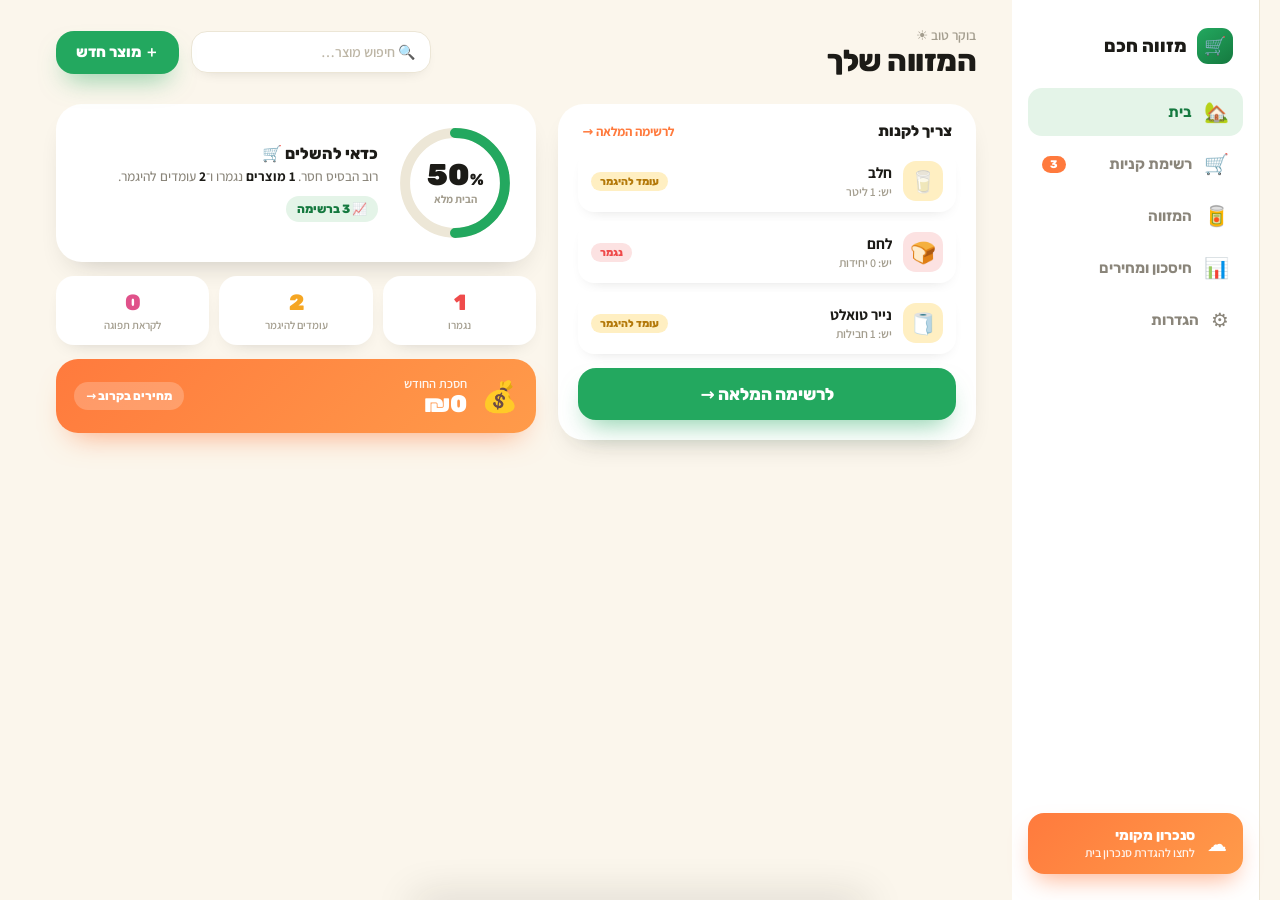
==== commit 9e2eb083: "Desktop: faithful sidebar + 2-col home grid per design handoff Aligns the >=1024px layout to the Cla" ====
--- a/index.html
+++ b/index.html
@@ -23,6 +23,10 @@
           <div class="eyebrow" id="eyebrow">מזווה חכם</div>
           <h1 id="title">המזווה שלך</h1>
         </div>
+        <div class="topbar-tools">
+          <input class="topbar-search" id="topSearch" type="text" placeholder="🔍 חיפוש מוצר…" aria-label="חיפוש מוצר" />
+          <button class="btn topbar-add" id="topAdd">＋ מוצר חדש</button>
+        </div>
         <button class="avatar" id="avatar" aria-label="הגדרות">🏡</button>
       </div>
     </header>
@@ -41,6 +45,22 @@
       <button class="tab" data-tab="pantry"><span class="ico">🥫</span>מזווה</button>
       <button class="tab" data-tab="insights"><span class="ico">📊</span>חיסכון</button>
     </nav>
+
+    <!-- Desktop-only sidebar (hidden < 1024px) -->
+    <aside class="sidebar" id="sidebar" aria-label="ניווט">
+      <div class="sidebar-brand"><span class="sb-logo">🛒</span><span>מזווה חכם</span></div>
+      <nav class="sidebar-nav">
+        <button class="snav active" data-tab="home"><span class="ico">🏡</span><span class="lbl">בית</span></button>
+        <button class="snav" data-tab="list"><span class="ico">🛒</span><span class="lbl">רשימת קניות</span><span class="snav-badge" id="snavListBadge" hidden></span></button>
+        <button class="snav" data-tab="pantry"><span class="ico">🥫</span><span class="lbl">המזווה</span></button>
+        <button class="snav" data-tab="insights"><span class="ico">📊</span><span class="lbl">חיסכון ומחירים</span></button>
+        <button class="snav" data-settings><span class="ico">⚙️</span><span class="lbl">הגדרות</span></button>
+      </nav>
+      <button class="sidebar-sync" id="sidebarSync" data-settings>
+        <span class="ss-ic">☁️</span>
+        <span class="ss-txt"><span class="ss-h" id="syncTitle">סנכרון מקומי</span><span class="ss-s" id="syncSub">לחצו להגדרת סנכרון בית</span></span>
+      </button>
+    </aside>
   </div>
 
   <!-- Full-screen shopping mode (not a tab) -->
--- a/styles.css
+++ b/styles.css
@@ -442,42 +442,90 @@
 }
 
 /* =====================================================================
-   DESKTOP — same PWA, sidebar nav + wider canvas (>=1024px)
-   ===================================================================== */
+   DESKTOP — same PWA, real sidebar nav + 2-col canvas (>=1024px)
+   ===================================================================== */
+/* mobile defaults: desktop chrome hidden, home wrappers are transparent */
+.topbar-tools { display: none; }
+.sidebar { display: none; }
+.home-grid, .home-main, .home-side { display: contents; }
+.home-side-cta { display: none; }
+
 @media (min-width: 1024px) {
-  .app { max-width: 1180px; flex-direction: row-reverse; min-height: 100vh; }
-
-  /* header becomes a topbar inside the main column */
-  .app-header { position: static; background: transparent; backdrop-filter: none; -webkit-backdrop-filter: none; border: none; padding: 30px 36px 16px; }
+  .app {
+    max-width: 1240px; min-height: 100vh;
+    display: grid;
+    grid-template-columns: 248px minmax(0, 1fr);
+    grid-template-rows: auto minmax(0, 1fr);
+    grid-template-areas: "sidebar header" "sidebar content";
+  }
+
+  /* header -> static topbar inside the main column */
+  .app-header {
+    grid-area: header; position: static; background: transparent;
+    backdrop-filter: none; -webkit-backdrop-filter: none; border: none; padding: 26px 36px 14px;
+  }
+  .app-header.scrolled { box-shadow: none; border-color: transparent; }
   #title { font-size: 30px; }
-
-  .content { flex: 1; padding: 0 36px 40px; height: 100vh; overflow-y: auto; }
-
-  /* tabbar -> right-side vertical sidebar */
-  .tabbar {
-    position: sticky; top: 0; left: auto; transform: none; flex-direction: column;
-    width: 240px; max-width: 240px; height: 100vh; align-items: stretch; justify-content: flex-start;
-    gap: 6px; padding: 26px 16px; background: var(--surface); border-top: none;
-    border-inline-start: 1px solid var(--border); box-shadow: none;
-  }
-  .tabbar::before {
-    content: '🛒  מזווה חכם'; display: block; font: 800 18px var(--font-head); color: var(--text);
-    padding: 0 8px 18px; white-space: nowrap;
-  }
-  .tab {
-    flex: 0 0 auto; flex-direction: row; justify-content: flex-start; gap: 12px;
-    font: 700 15px var(--font-head); color: var(--text-dim); padding: 12px 14px; border-radius: 14px;
-  }
-  .tab .ico { font-size: 20px; }
-  .tab.active { color: var(--accent-deep); background: var(--accent-soft); }
-  .fab-slot { order: -1; flex: 0 0 auto; height: auto; margin-bottom: 8px; }
-  .fab {
-    position: static; transform: none; width: 100%; height: auto; border-radius: 14px;
-    font: 800 15px var(--font-head); padding: 13px; display: flex; gap: 8px; box-shadow: var(--shadow-pop);
-  }
-  .fab::after { content: 'מוצר חדש'; font-size: 15px; }
-  .fab:active { transform: scale(.98); }
-
-  /* roomier cards on wide screens */
-  .view, .stat-chips, .gauge-card { max-width: 840px; }
-}
+  .avatar { display: none; }
+  .topbar-tools { display: flex; align-items: center; gap: 12px; }
+  .topbar-search {
+    width: 240px; background: var(--surface); border: 1px solid var(--border);
+    border-radius: var(--r-md); padding: 11px 15px; font: 600 14px var(--font-body);
+    color: var(--text); box-shadow: var(--shadow-xs);
+  }
+  .topbar-search:focus { outline: none; border-color: var(--accent); }
+  .topbar-search::placeholder { color: var(--text-faint2); }
+  .topbar-add { width: auto; padding: 12px 20px; font-size: 15px; white-space: nowrap; box-shadow: var(--shadow-cta); }
+
+  .content { grid-area: content; padding: 4px 36px 40px; overflow-y: auto; }
+  .content .search { display: none; } /* pantry search lives in the topbar on desktop */
+  .filters { padding-top: 2px; }
+
+  /* real right-side sidebar */
+  .tabbar { display: none; }
+  .sidebar {
+    grid-area: sidebar; display: flex; flex-direction: column;
+    width: 248px; height: 100vh; position: sticky; top: 0;
+    background: var(--surface); border-inline-start: 1px solid var(--border);
+    padding: 26px 16px; gap: 4px;
+  }
+  .sidebar-brand { display: flex; align-items: center; gap: 10px; font: 800 18px var(--font-head); color: var(--text); padding: 2px 10px 20px; }
+  .sidebar-brand .sb-logo { width: 36px; height: 36px; border-radius: 11px; background: linear-gradient(145deg, var(--accent), var(--accent-deep)); display: grid; place-items: center; font-size: 18px; }
+  .sidebar-nav { display: flex; flex-direction: column; gap: 4px; }
+  .snav {
+    display: flex; align-items: center; gap: 12px; width: 100%; background: none; border: none;
+    cursor: pointer; color: var(--text-dim); font: 700 15px var(--font-head);
+    padding: 12px 14px; border-radius: 14px; text-align: start;
+  }
+  .snav .ico { font-size: 20px; }
+  .snav .lbl { flex: 1; text-align: start; }
+  .snav:hover { background: var(--bg); }
+  .snav.active { color: var(--accent-deep); background: var(--accent-soft); }
+  .snav-badge { background: var(--pop); color: #fff; font: 800 11px var(--font-head); padding: 2px 8px; border-radius: 12px; min-width: 22px; text-align: center; }
+  .snav-badge[hidden] { display: none; }
+  .sidebar-sync {
+    margin-top: auto; display: flex; align-items: center; gap: 12px; text-align: start; width: 100%;
+    background: linear-gradient(135deg, var(--pop), var(--pop-2)); color: #fff; border: none; cursor: pointer;
+    border-radius: var(--r-md); padding: 14px 16px; box-shadow: var(--shadow-pop);
+  }
+  .sidebar-sync .ss-ic { font-size: 20px; flex-shrink: 0; }
+  .sidebar-sync .ss-h { display: block; font: 800 14px var(--font-head); }
+  .sidebar-sync .ss-s { display: block; font: 600 12px var(--font-body); opacity: .9; margin-top: 1px; }
+
+  /* HOME: two-column grid — gauge/stats/savings on the LEFT, list card on the RIGHT (RTL) */
+  .home-grid { display: grid; grid-template-columns: 1fr 1.15fr; gap: 22px; align-items: start; }
+  .home-main, .home-side { display: block; }
+  .home-side { grid-column: 1; grid-row: 1; }  /* col 1 = rightmost in RTL */
+  .home-main { grid-column: 2; grid-row: 1; }  /* col 2 = left, wider (1.15fr) */
+  .home-side {
+    background: var(--surface); border-radius: var(--r-xl); padding: 18px 20px 20px;
+    box-shadow: var(--shadow); margin-top: 8px;
+  }
+  .home-side .row-head { margin-top: 0; }
+  .home-side-cta { display: flex; margin-top: 14px; }
+
+  /* roomier on wide screens */
+  .view, .gauge-card, .stat-chips, .savings-banner { max-width: none; }
+  .list-cta, .tip, .savings-hero, .panel { max-width: 760px; }
+  .section-title, .row-head { max-width: 760px; }
+}
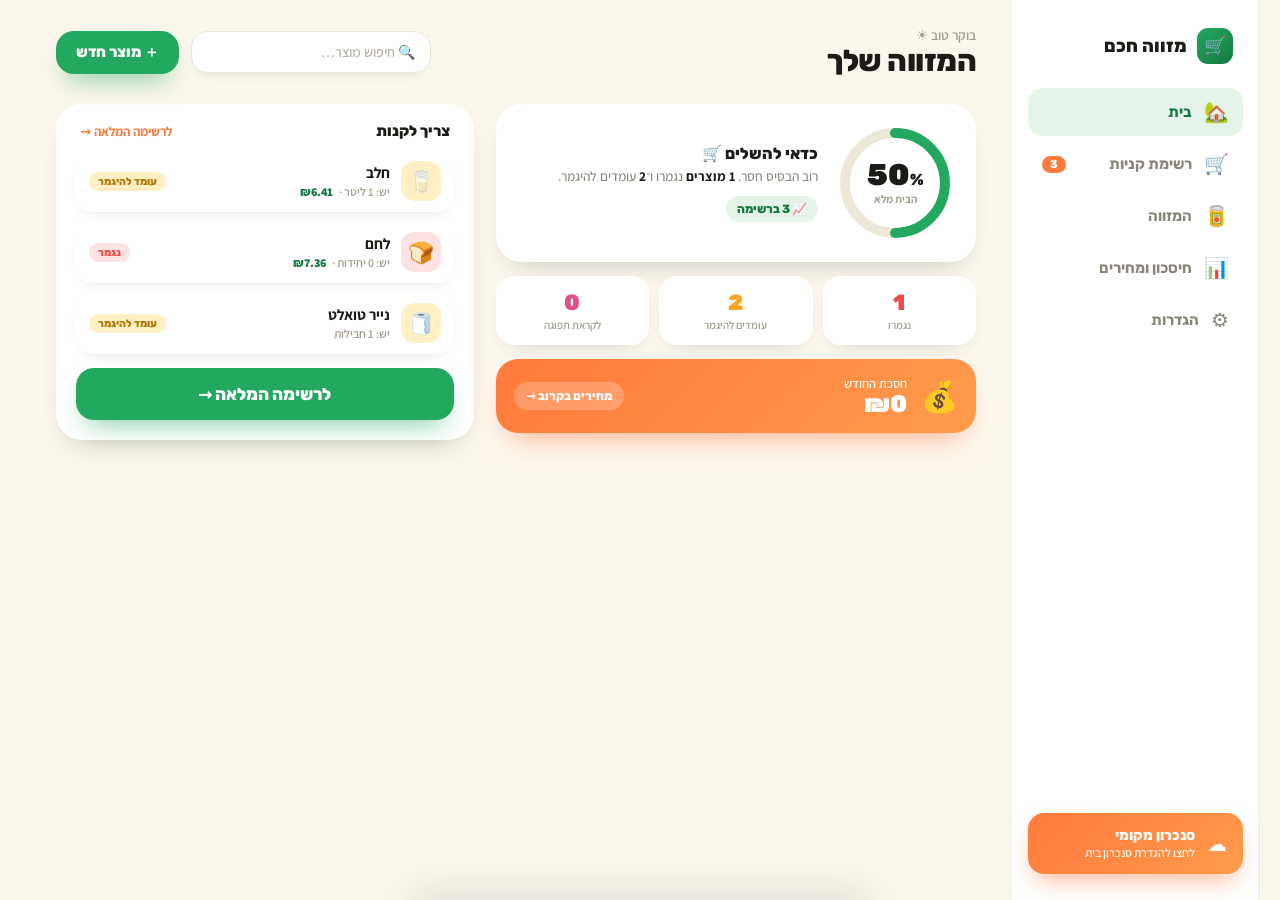
==== commit 8fa509e2: "Phase 1b: live Israeli supermarket prices (Shufersal) Pulls Shufersal's public price-transparency da" ====
--- a/index.html
+++ b/index.html
@@ -72,6 +72,7 @@
 
   <script src="app.js"></script>
   <script src="ui.js"></script>
+  <script src="prices.js"></script>
   <script type="module" src="firebase-sync.js"></script>
   <script>
     if ('serviceWorker' in navigator) {
--- a/styles.css
+++ b/styles.css
@@ -129,7 +129,10 @@
 .item-name { font: 700 15px var(--font-body); color: var(--text); display: flex; align-items: center; gap: 6px; flex-wrap: wrap; }
 .item-sub { font: 600 12px var(--font-body); color: var(--text-faint); margin-top: 2px; display: flex; align-items: center; gap: 6px; flex-wrap: wrap; }
 .item-sub .promo-price { color: var(--pop); font-weight: 800; }
+.item-sub .price-tag { color: var(--accent-deep); font-weight: 800; }
 .item.collected .item-name { text-decoration: line-through; }
+.price-source { text-align: center; font: 600 12px var(--font-body); color: var(--text-faint); margin: 18px 4px 2px; }
+.price-source b { color: var(--text-dim); }
 
 /* ---------- badges ---------- */
 .badge { font: 800 10.5px var(--font-head); padding: 3px 9px; border-radius: 20px; white-space: nowrap; }
@@ -512,11 +515,12 @@
   .sidebar-sync .ss-h { display: block; font: 800 14px var(--font-head); }
   .sidebar-sync .ss-s { display: block; font: 600 12px var(--font-body); opacity: .9; margin-top: 1px; }
 
-  /* HOME: two-column grid — gauge/stats/savings on the LEFT, list card on the RIGHT (RTL) */
-  .home-grid { display: grid; grid-template-columns: 1fr 1.15fr; gap: 22px; align-items: start; }
+  /* HOME: two-column grid — gauge/stats/savings on the RIGHT (next to sidebar),
+     shopping-list card on the LEFT, per the visual mockup. */
+  .home-grid { display: grid; grid-template-columns: 1.15fr 1fr; gap: 22px; align-items: start; }
   .home-main, .home-side { display: block; }
-  .home-side { grid-column: 1; grid-row: 1; }  /* col 1 = rightmost in RTL */
-  .home-main { grid-column: 2; grid-row: 1; }  /* col 2 = left, wider (1.15fr) */
+  .home-main { grid-column: 1; grid-row: 1; }  /* col 1 = rightmost in RTL, wider (1.15fr) — gauge */
+  .home-side { grid-column: 2; grid-row: 1; }  /* col 2 = left — list */
   .home-side {
     background: var(--surface); border-radius: var(--r-xl); padding: 18px 20px 20px;
     box-shadow: var(--shadow); margin-top: 8px;
